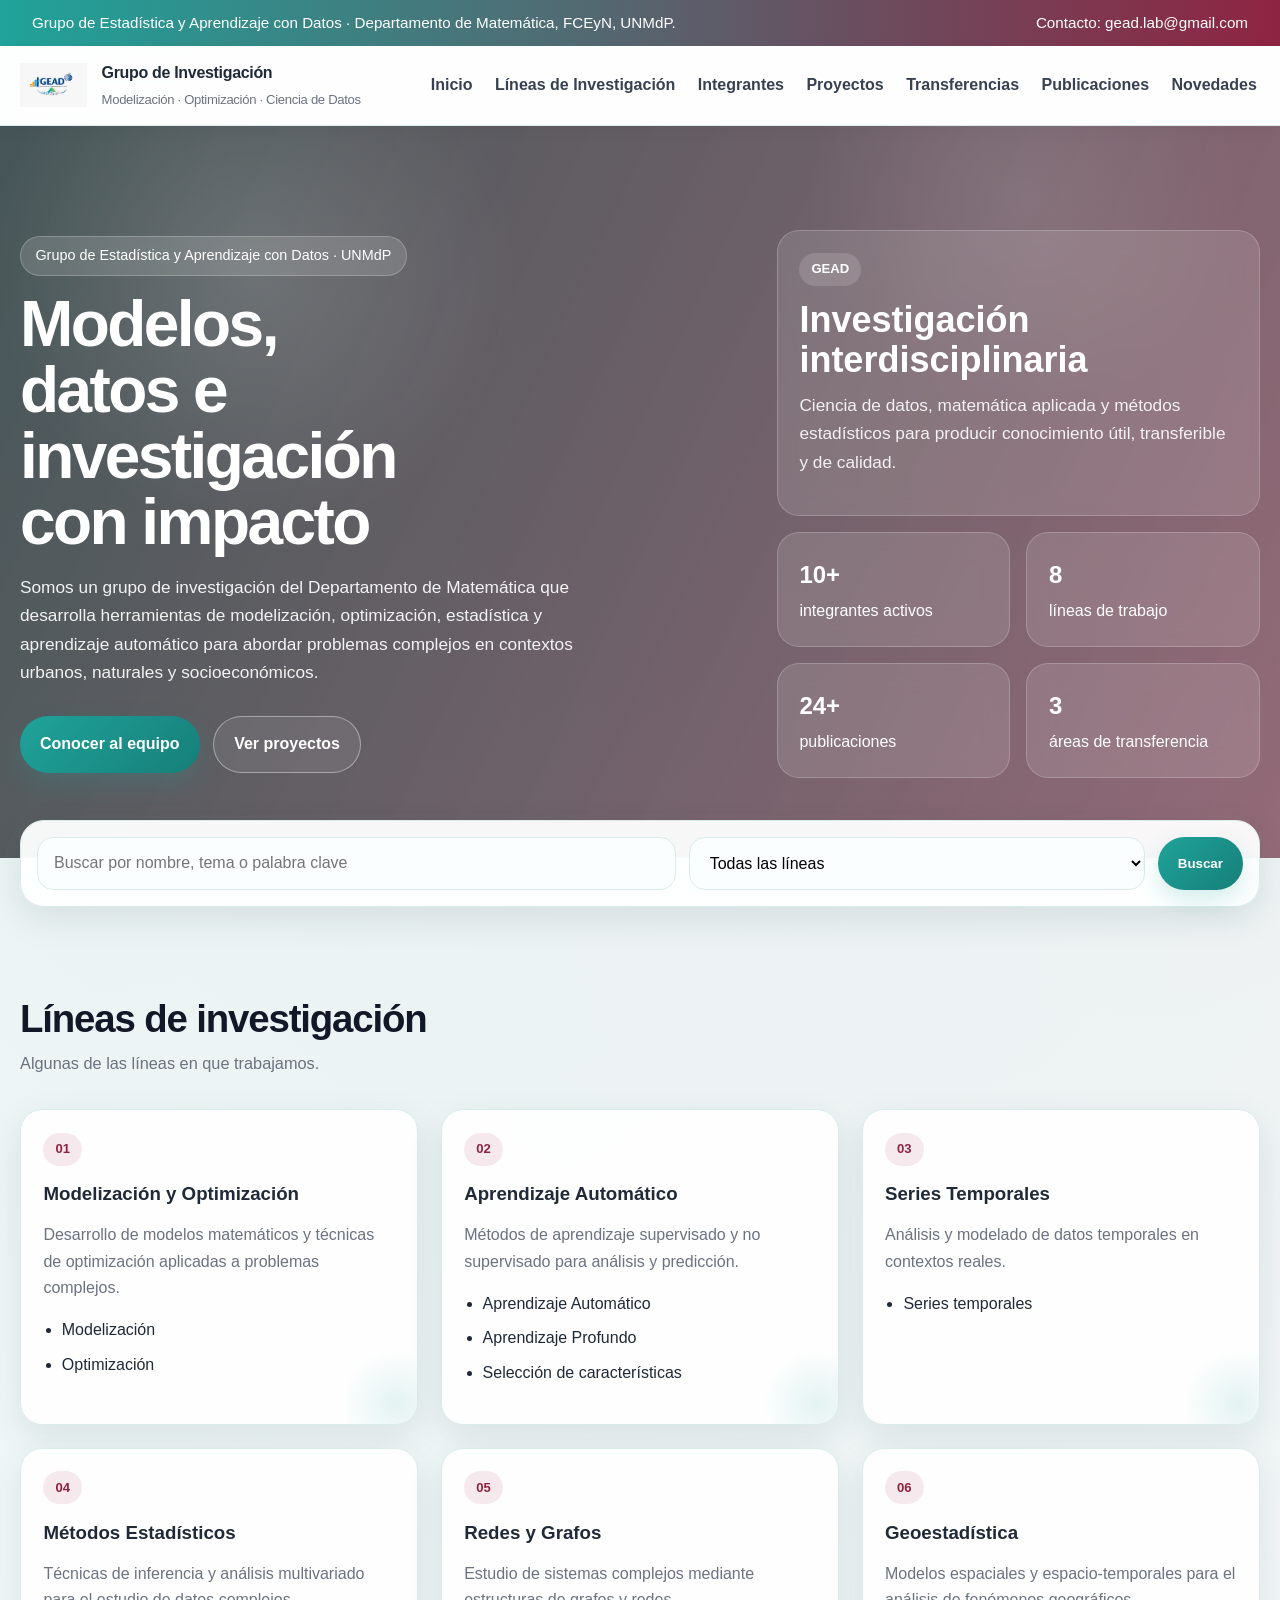
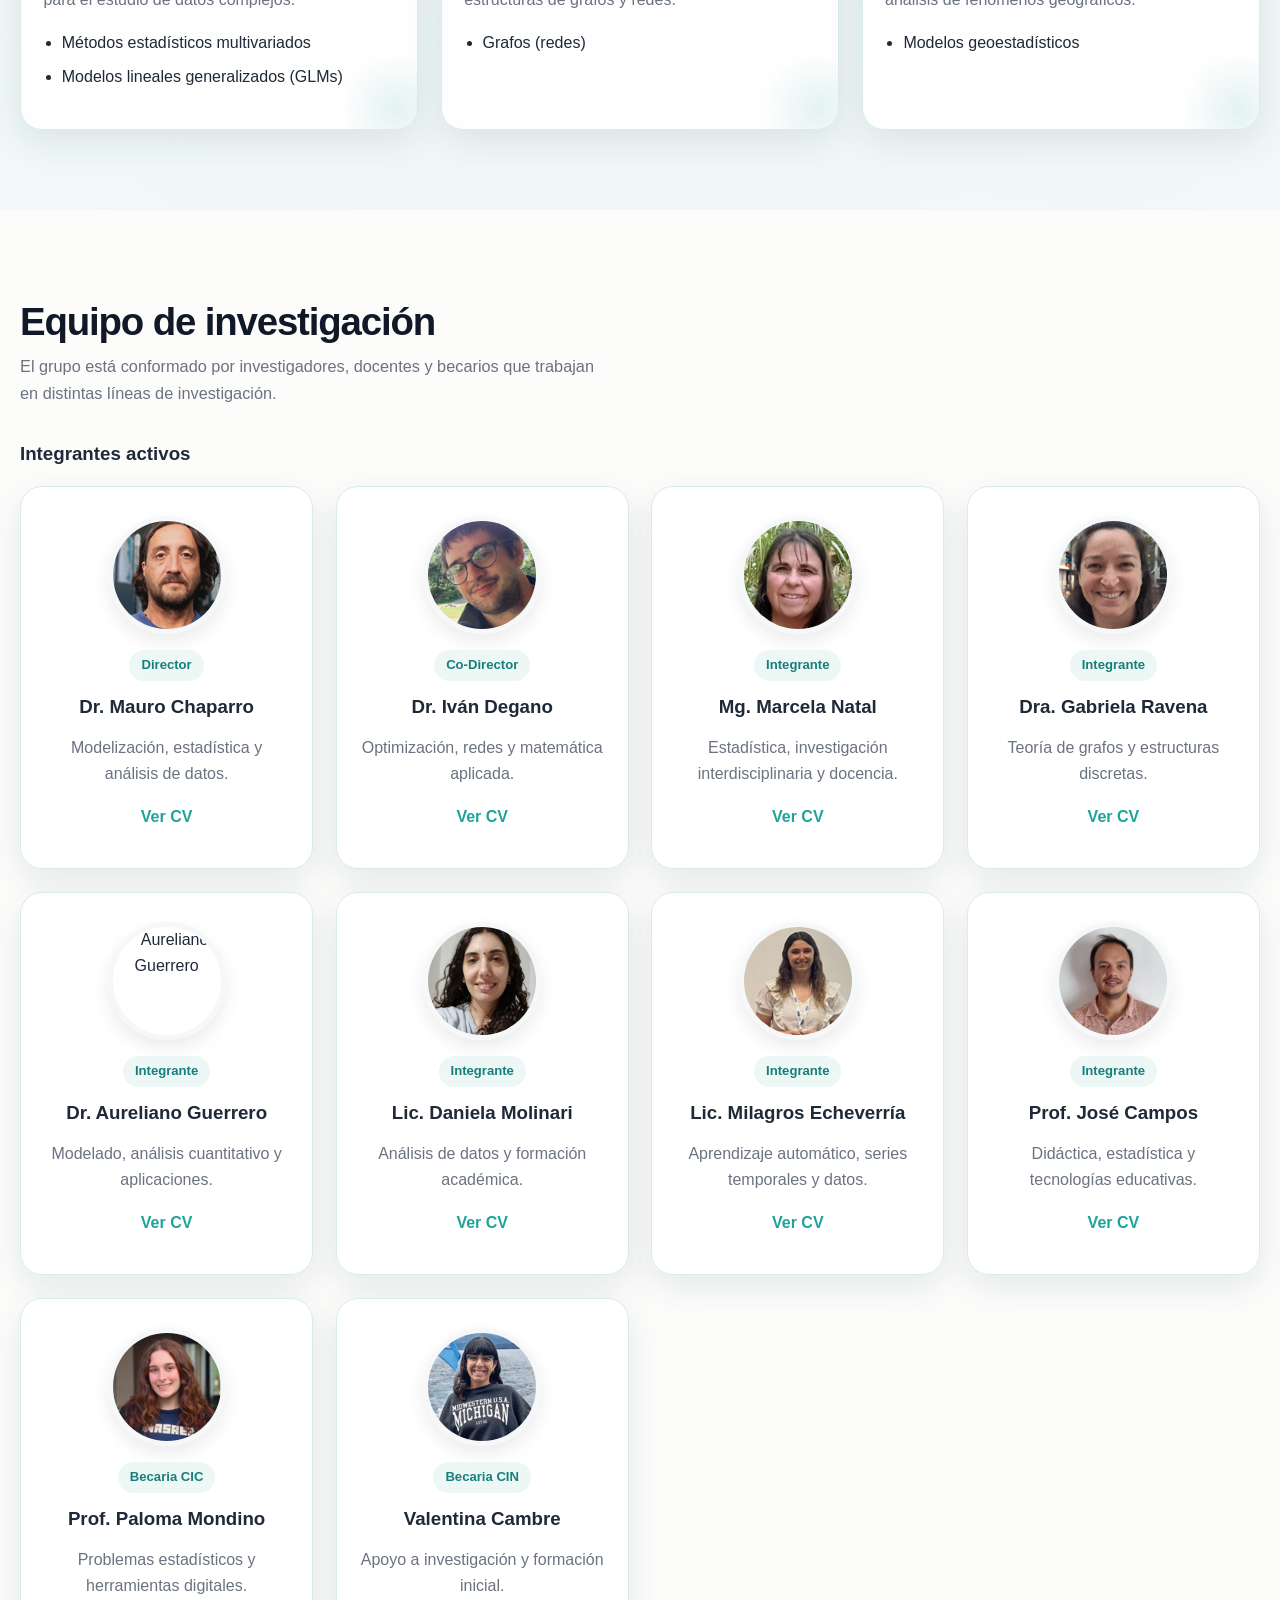
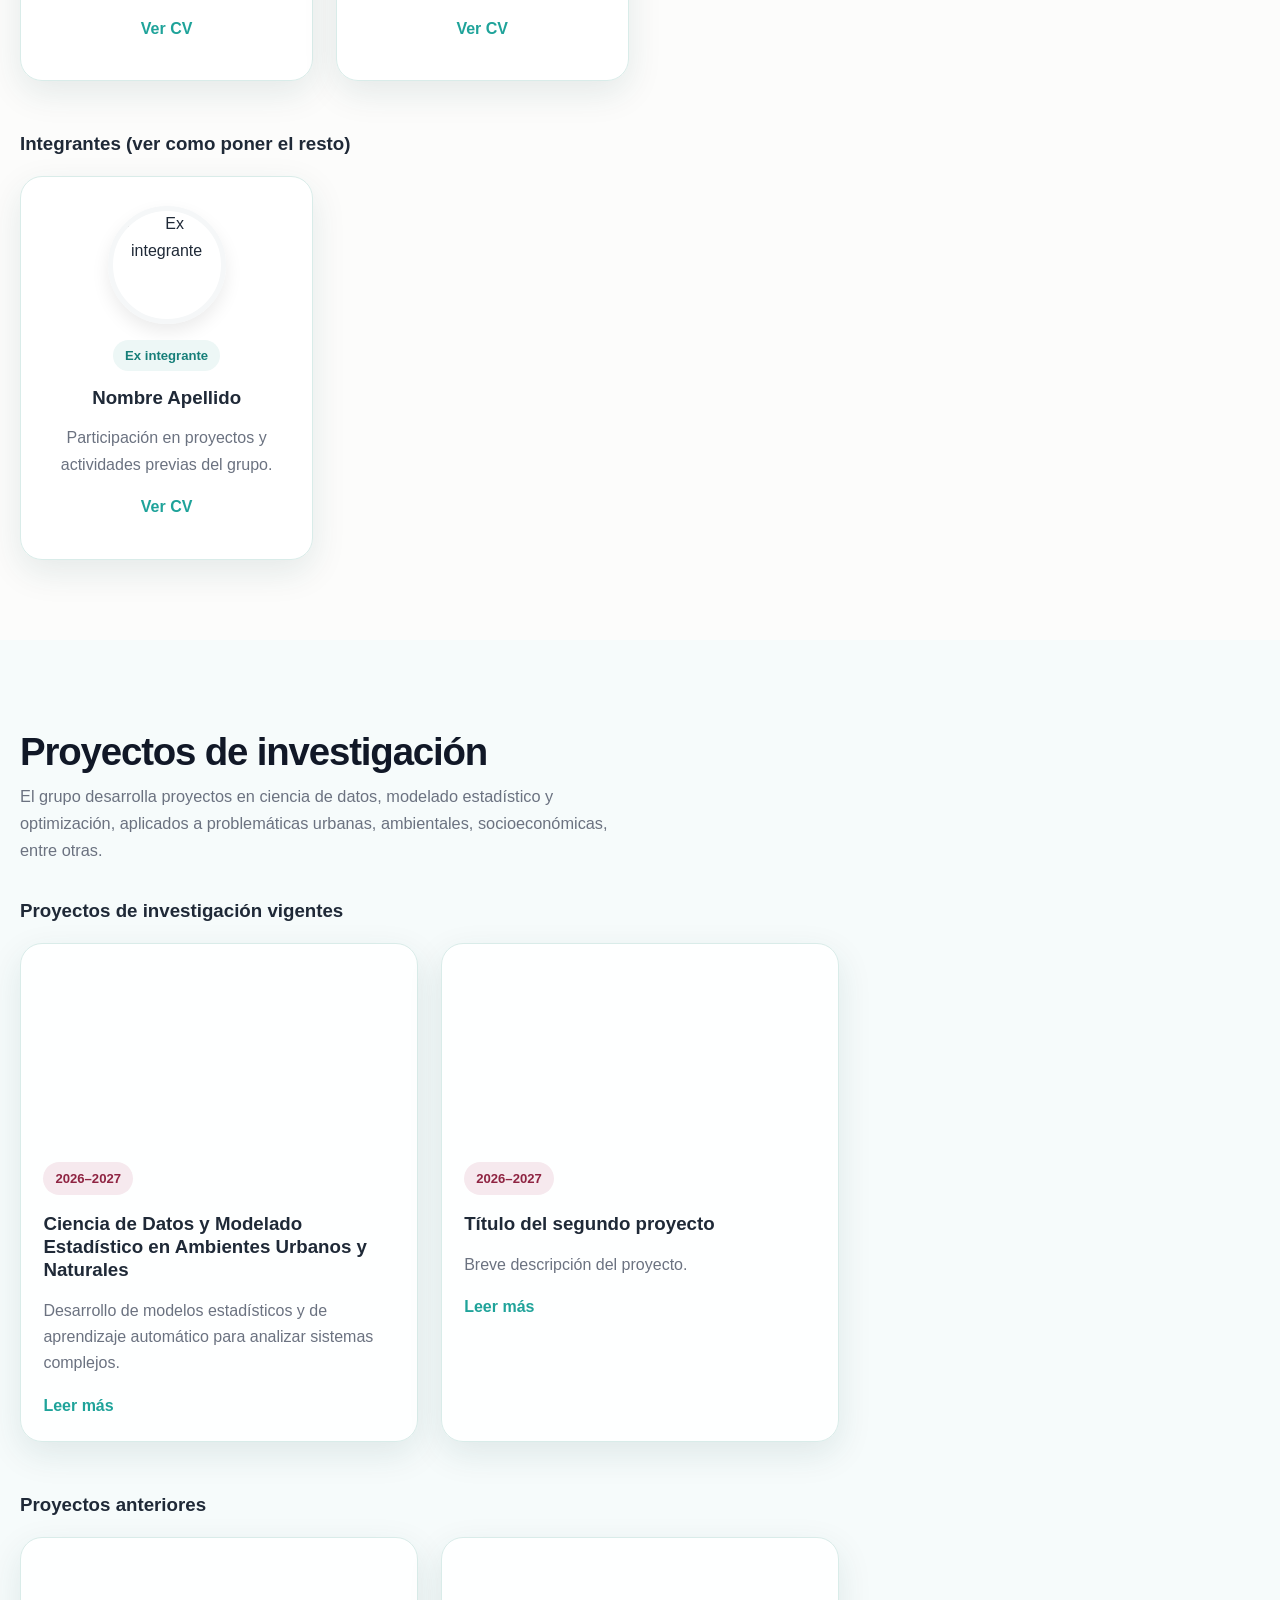
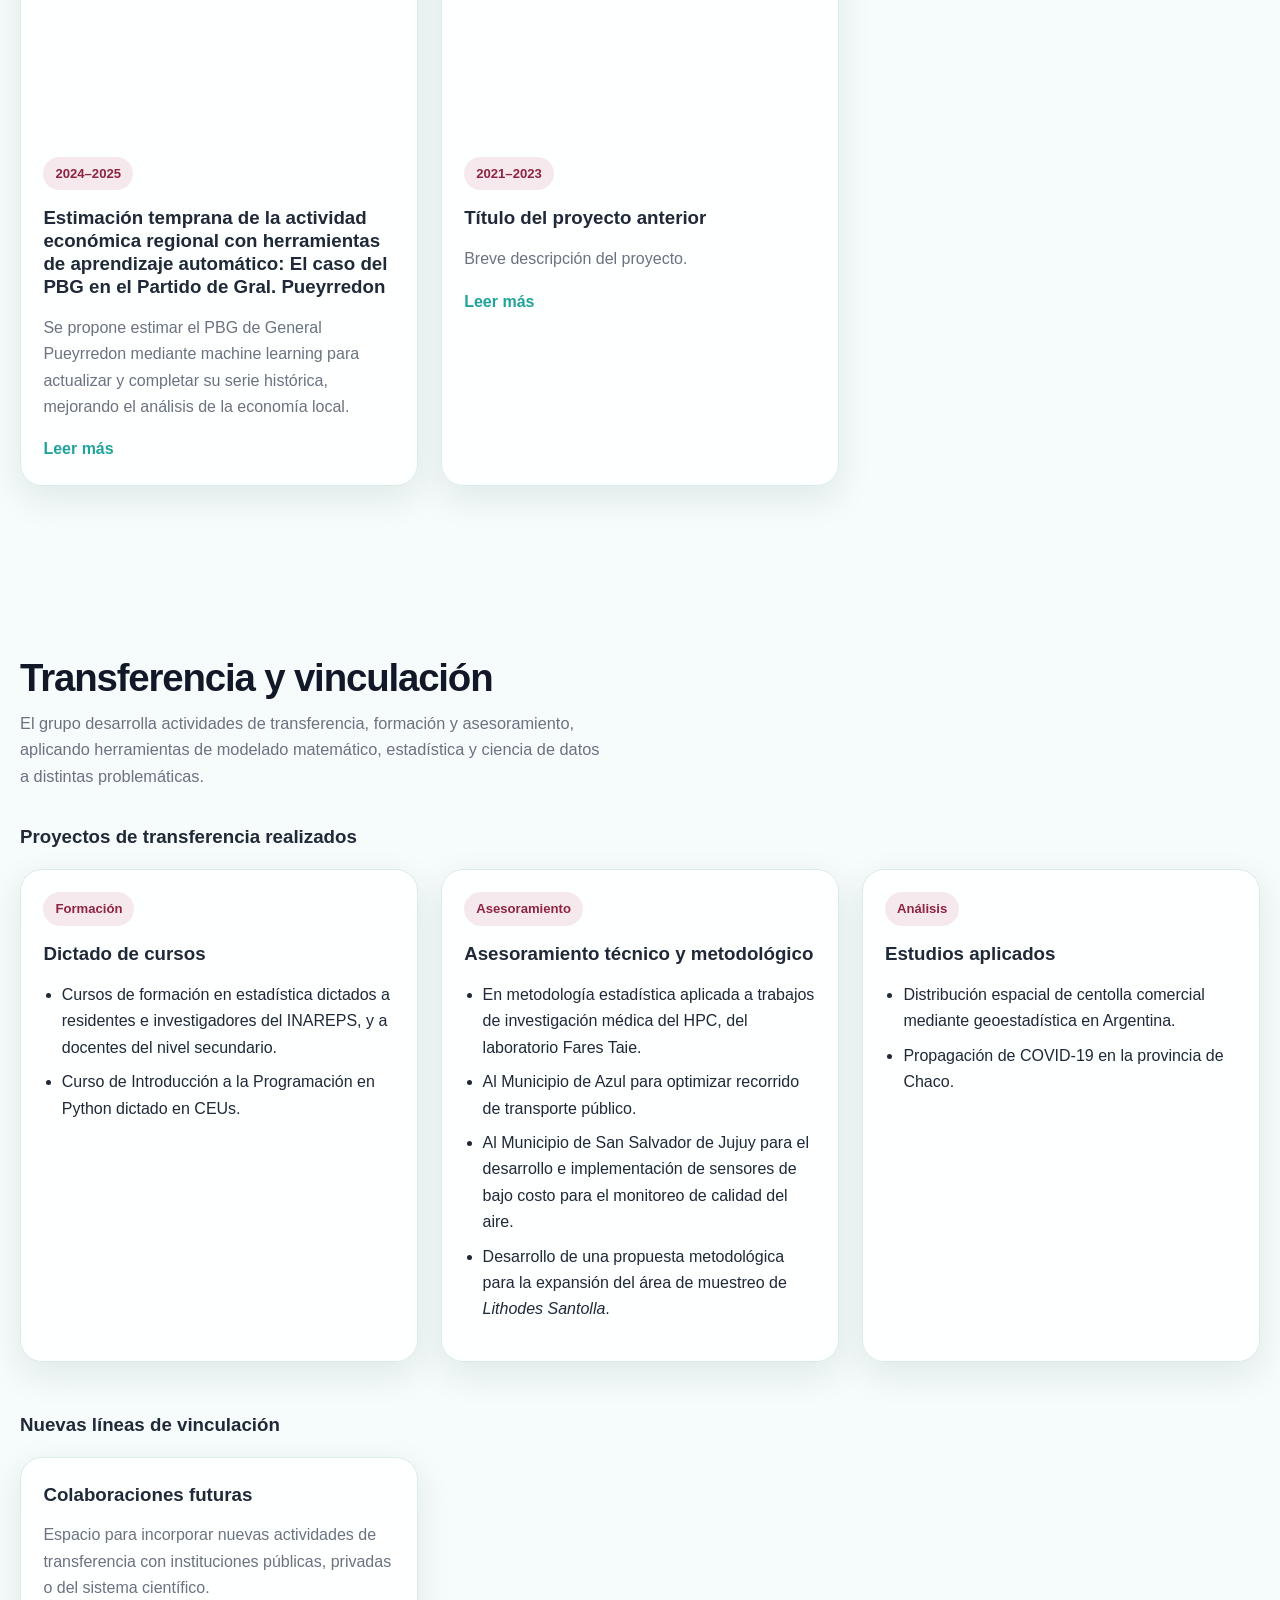
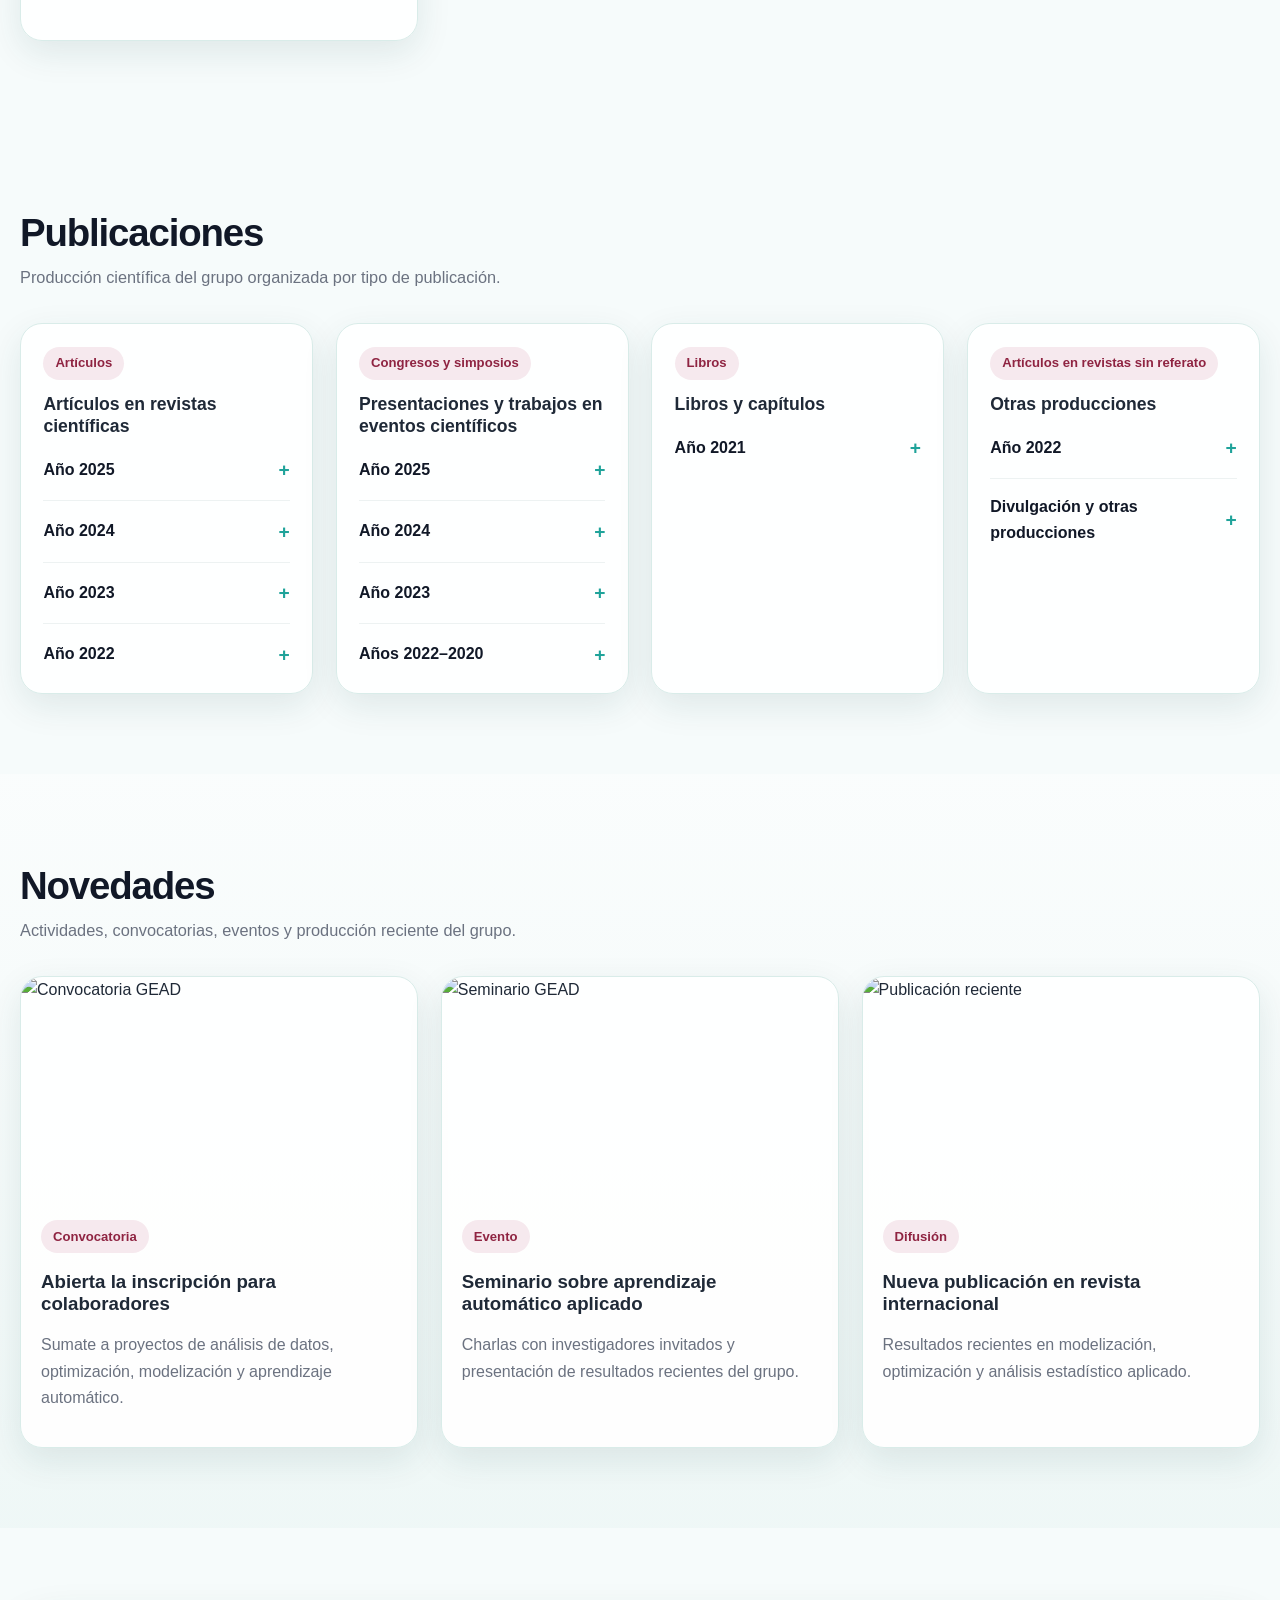
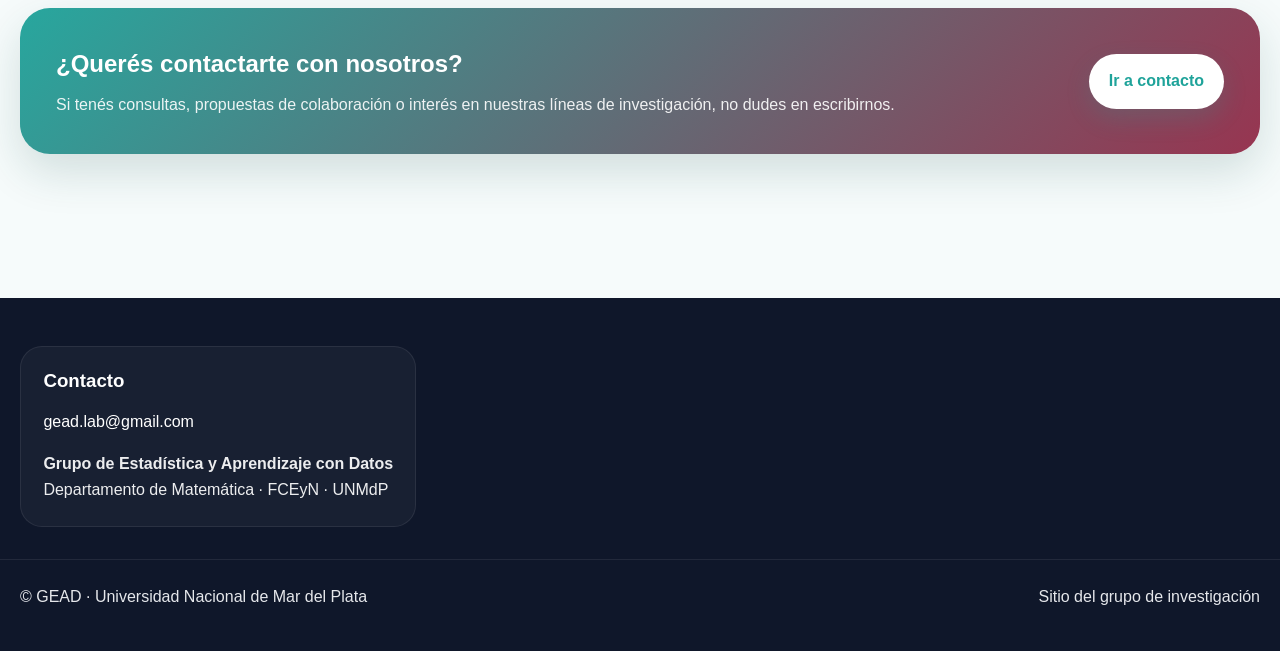
==== index.html @ a5f4cb03 "Add files via upload" ====
<!DOCTYPE html>
<html lang="es">
<head>
  <meta charset="UTF-8" />
  <meta name="viewport" content="width=device-width, initial-scale=1.0" />
  <title>Grupo de Investigación</title>
 <style>
  :root {
    --primary: #1fa39a;
    --primary-dark: #167f79;
    --accent: #8f2442;
    --accent-soft: #f6e9ee;
    --text: #1f2937;
    --muted: #6b7280;
    --bg: #f6fbfb;
    --bg-soft: #eef7f6;
    --white: #ffffff;
    --border: #d9ece9;
    --shadow: 0 12px 35px rgba(20, 72, 68, 0.10);
    --shadow-hover: 0 18px 45px rgba(20, 72, 68, 0.16);
    --radius: 22px;
    --maxw: 1240px;
  }

  * { box-sizing: border-box; }
  html { scroll-behavior: smooth; }

  body {
    margin: 0;
    font-family: "Segoe UI", Roboto, Arial, sans-serif;
    color: var(--text);
    background:
      radial-gradient(circle at top left, rgba(31,163,154,0.06), transparent 30%),
      radial-gradient(circle at top right, rgba(143,36,66,0.05), transparent 28%),
      var(--bg);
    line-height: 1.65;
  }

  a { color: inherit; text-decoration: none; }
  img { max-width: 100%; display: block; }

  .container {
    width: min(100% - 2rem, var(--maxw));
    margin: 0 auto;
  }

  .topbar {
    background: linear-gradient(90deg, var(--primary), var(--accent));
    color: white;
    font-size: 0.95rem;
    padding: 0.65rem 1rem;
  }

  .topbar .container,
  .navbar .container,
  .footer .container {
    display: flex;
    align-items: center;
    justify-content: space-between;
    gap: 1rem;
  }

  .navbar {
    position: sticky;
    top: 0;
    z-index: 50;
    background: rgba(255,255,255,0.92);
    backdrop-filter: blur(14px);
    border-bottom: 1px solid rgba(217,236,233,0.9);
    box-shadow: 0 4px 18px rgba(0,0,0,0.03);
  }

  .brand {
    display: flex;
    align-items: center;
    gap: 0.9rem;
    padding: 0.9rem 0;
    font-weight: 800;
    letter-spacing: -0.02em;
  }

  .brand img {
    height: 44px;
    width: auto;
  }

  .brand small {
    display: block;
    font-weight: 500;
    color: var(--muted);
    font-size: 0.82rem;
    margin-top: 0.15rem;
  }

  .nav-links {
    display: flex;
    align-items: center;
    gap: 1rem;
    flex-wrap: wrap;
  }

  .nav-links a {
    font-weight: 700;
    color: #374151;
    padding: 0.35rem 0.2rem;
    position: relative;
  }

  .nav-links a::after {
    content: "";
    position: absolute;
    left: 0;
    bottom: -4px;
    width: 0;
    height: 2px;
    background: var(--primary);
    transition: width 0.25s ease;
  }

  .nav-links a:hover {
    color: var(--primary);
  }

  .nav-links a:hover::after {
    width: 100%;
  }

  .btn {
    display: inline-flex;
    align-items: center;
    justify-content: center;
    gap: 0.5rem;
    background: linear-gradient(135deg, var(--primary), var(--primary-dark));
    color: white;
    padding: 0.9rem 1.25rem;
    border-radius: 999px;
    font-weight: 800;
    border: none;
    cursor: pointer;
    transition: transform 0.2s ease, box-shadow 0.2s ease, background 0.2s ease;
    box-shadow: 0 10px 24px rgba(31,163,154,0.20);
  }

  .btn:hover {
    transform: translateY(-2px);
    box-shadow: 0 14px 28px rgba(31,163,154,0.24);
  }

  .btn.secondary {
    background: rgba(255,255,255,0.08);
    color: white;
    border: 1.5px solid rgba(255,255,255,0.4);
    box-shadow: none;
  }

  .btn.secondary:hover {
    background: rgba(255,255,255,0.16);
  }

  .hero {
    position: relative;
    overflow: hidden;
    background:
      linear-gradient(115deg, rgba(7,27,29,0.72), rgba(92,23,45,0.62)),
      url('https://images.unsplash.com/photo-1516321318423-f06f85e504b3?auto=format&fit=crop&w=1800&q=80') center/cover;
    color: white;
    padding: 6.5rem 0 5rem;
  }

  .hero::before {
    content: "";
    position: absolute;
    inset: 0;
    background:
      radial-gradient(circle at 20% 20%, rgba(255,255,255,0.14), transparent 22%),
      radial-gradient(circle at 80% 10%, rgba(255,255,255,0.10), transparent 18%);
    pointer-events: none;
  }

  .hero .container {
    position: relative;
    z-index: 1;
  }

  .hero-grid {
    display: grid;
    grid-template-columns: 1.2fr 0.8fr;
    gap: 2rem;
    align-items: center;
  }

  .eyebrow {
    display: inline-block;
    background: rgba(255,255,255,0.14);
    border: 1px solid rgba(255,255,255,0.22);
    padding: 0.45rem 0.9rem;
    border-radius: 999px;
    font-size: 0.9rem;
    margin-bottom: 1rem;
    backdrop-filter: blur(8px);
  }

  h1 {
    font-size: clamp(2.5rem, 5vw, 4.4rem);
    line-height: 1.03;
    margin: 0 0 1rem;
    max-width: 11ch;
    letter-spacing: -0.04em;
  }

  .hero p {
    font-size: 1.08rem;
    max-width: 62ch;
    color: rgba(255,255,255,0.92);
  }

  .hero-actions {
    display: flex;
    flex-wrap: wrap;
    gap: 0.85rem;
    margin-top: 1.8rem;
  }

  .hero-panel {
    display: grid;
    gap: 1rem;
  }

  .stat-card,
  .mini-stat {
    background: rgba(255,255,255,0.12);
    border: 1px solid rgba(255,255,255,0.20);
    border-radius: var(--radius);
    padding: 1.35rem;
    backdrop-filter: blur(12px);
  }

  .stat-card h3 {
    margin: 0;
    font-size: 2.25rem;
    line-height: 1;
  }

  .mini-stats {
    display: grid;
    grid-template-columns: repeat(2, minmax(0,1fr));
    gap: 1rem;
  }

  .mini-stat strong {
    display: block;
    font-size: 1.5rem;
    margin-bottom: 0.25rem;
  }

  .section {
    padding: 5rem 0;
  }

  .section.alt {
    background: linear-gradient(180deg, rgba(255,255,255,0.45), rgba(238,247,246,0.9));
  }

  .section-header {
    display: flex;
    justify-content: space-between;
    align-items: end;
    gap: 1rem;
    margin-bottom: 2rem;
  }

  .section-header h2 {
    font-size: clamp(1.95rem, 3vw, 2.8rem);
    margin: 0;
    color: #111827;
    letter-spacing: -0.03em;
  }

  .section-header p {
    margin: 0;
    color: var(--muted);
    max-width: 65ch;
    font-size: 1.02rem;
  }

  .cards-3,
  .cards-4,
  .news-grid,
  .team-grid,
  .grid2,
  .impact-grid,
  .logo-strip {
    display: grid;
    gap: 1.4rem;
  }

  .cards-3 { grid-template-columns: repeat(3, minmax(0,1fr)); }
  .cards-4 { grid-template-columns: repeat(3, minmax(0,1fr)); }
  .team-grid { grid-template-columns: repeat(4, minmax(0,1fr)); }
  .news-grid { grid-template-columns: repeat(3, minmax(0,1fr)); }
  .grid2 { grid-template-columns: repeat(2, minmax(0,1fr)); }
  .impact-grid { grid-template-columns: repeat(3, minmax(0,1fr)); }
  .logo-strip { grid-template-columns: repeat(4, minmax(0,1fr)); }

  .card {
    background: rgba(255,255,255,0.92);
    border: 1px solid var(--border);
    border-radius: var(--radius);
    padding: 1.4rem;
    box-shadow: var(--shadow);
    transition: transform 0.22s ease, box-shadow 0.22s ease, border-color 0.22s ease;
  }

  .card:hover {
    transform: translateY(-6px);
    box-shadow: var(--shadow-hover);
    border-color: #c5e6e1;
  }

  .card h3, .card h4 {
    margin-top: 0.2rem;
    margin-bottom: 0.65rem;
    line-height: 1.22;
  }

  .tag {
    display: inline-block;
    background: var(--accent-soft);
    color: var(--accent);
    padding: 0.36rem 0.75rem;
    border-radius: 999px;
    font-weight: 800;
    font-size: 0.82rem;
    margin-bottom: 0.9rem;
  }

  .muted { color: var(--muted); }

  .search-box {
    display: grid;
    grid-template-columns: 1.4fr 1fr auto;
    gap: 0.8rem;
    padding: 1rem;
    background: rgba(255,255,255,0.95);
    border-radius: 24px;
    box-shadow: var(--shadow);
    border: 1px solid var(--border);
    margin-top: -2.4rem;
    position: relative;
    z-index: 2;
  }

  .search-box input,
  .search-box select {
    width: 100%;
    border: 1px solid var(--border);
    background: #fbfefe;
    border-radius: 16px;
    padding: 1rem 1rem;
    font-size: 1rem;
    outline: none;
  }

  .feature-list,
  .pub-list,
  .card ul {
    padding-left: 1.15rem;
  }

  .feature-list li,
  .pub-list li,
  .card ul li {
    margin-bottom: 0.5rem;
  }

  .line-card {
    position: relative;
    overflow: hidden;
  }

  .line-card::after {
    content: "";
    position: absolute;
    inset: auto -40px -40px auto;
    width: 120px;
    height: 120px;
    background: radial-gradient(circle, rgba(31,163,154,0.12), transparent 65%);
    border-radius: 50%;
  }

  .team-card {
    text-align: center;
    overflow: hidden;
    padding-top: 1.8rem;
  }

  .avatar {
    width: 118px;
    height: 118px;
    margin: 0 auto 1rem;
    border-radius: 50%;
    object-fit: cover;
    border: 5px solid #f5f7f8;
    box-shadow: 0 8px 18px rgba(0,0,0,0.08);
  }

  .role-badge {
    display: inline-block;
    background: #edf7f6;
    color: var(--primary-dark);
    padding: 0.3rem 0.75rem;
    border-radius: 999px;
    font-size: 0.82rem;
    font-weight: 700;
    margin-bottom: 0.75rem;
  }

  .team-card a {
    color: var(--primary);
    font-weight: 700;
  }

  .project-card {
    position: relative;
    overflow: hidden;
  }

  .project-cover {
    height: 180px;
    border-radius: 16px;
    margin-bottom: 1rem;
    background-size: cover;
    background-position: center;
  }

  .news-card {
    padding: 0;
    overflow: hidden;
  }

  .news-card .news-body {
    padding: 1.25rem;
  }

  .news-card img {
    width: 100%;
    aspect-ratio: 16/9;
    object-fit: cover;
  }

  .impact-card {
    text-align: center;
    padding: 2rem 1.2rem;
  }

  .impact-card strong {
    display: block;
    font-size: 2rem;
    color: var(--primary-dark);
    line-height: 1;
    margin-bottom: 0.45rem;
  }

  .logo-box {
    background: rgba(255,255,255,0.8);
    border: 1px solid var(--border);
    border-radius: 18px;
    padding: 1rem;
    text-align: center;
    color: var(--muted);
    font-weight: 700;
    box-shadow: var(--shadow);
  }

  .toggle-lineas {
    float: right;
    cursor: pointer;
    font-weight: 700;
    color: var(--primary);
    font-size: 1.4rem;
    line-height: 1;
  }

  .pdf-badge {
  display: inline-block;
  margin-left: 0.6rem;
  padding: 0.2rem 0.55rem;
  font-size: 0.75rem;
  font-weight: 700;
  border-radius: 6px;
  background: #e0ecff;
  color: #1d4ed8;
}

.pdf-badge:hover {
  background: #c7dcff;
}

  .cta {
    background:
      linear-gradient(135deg, rgba(31,163,154,0.96), rgba(143,36,66,0.92)),
      url('https://images.unsplash.com/photo-1504384308090-c894fdcc538d?auto=format&fit=crop&w=1600&q=80') center/cover;
    color: white;
    border-radius: 30px;
    padding: 2.25rem;
    display: flex;
    justify-content: space-between;
    align-items: center;
    gap: 1rem;
    box-shadow: var(--shadow-hover);
  }

  .contact-grid {
    display: grid;
    grid-template-columns: 1.2fr 0.8fr;
    gap: 1.5rem;
  }

  .footer {
    background: #0f172a;
    color: #e5e7eb;
    padding: 0 0 2.5rem;
    margin-top: 4rem;
  }

  .footer-top {
    padding: 3rem 0 2rem;
    border-bottom: 1px solid rgba(255,255,255,0.08);
  }

  .footer a { color: white; }

  @media (max-width: 1080px) {
    .hero-grid,
    .cards-3,
    .cards-4,
    .team-grid,
    .news-grid,
    .grid2,
    .impact-grid,
    .contact-grid,
    .logo-strip,
    .search-box {
      grid-template-columns: 1fr 1fr;
    }

    .hero-grid {
      grid-template-columns: 1fr;
    }

    .navbar .container {
      flex-direction: column;
      align-items: stretch;
    }

    .nav-links {
      justify-content: center;
      padding-bottom: 1rem;
    }
  }

  @media (max-width: 680px) {
    .cards-3,
    .cards-4,
    .team-grid,
    .news-grid,
    .grid2,
    .impact-grid,
    .contact-grid,
    .logo-strip,
    .search-box,
    .mini-stats {
      grid-template-columns: 1fr;
    }

    .topbar .container,
    .footer .container,
    .section-header,
    .cta {
      flex-direction: column;
      align-items: flex-start;
    }

    h1 {
      max-width: 100%;
    }
  }

.subsection {
  display: flex;
  align-items: center;
  justify-content: space-between;
  margin-top: 2.5rem;
  margin-bottom: 1rem;
  font-size: 1.5rem;
}

.pub-list li {
  margin-bottom: 0.8rem;
  line-height: 1.5;
}

.card h4 {
  display: flex;
  justify-content: space-between;
  align-items: center;
  margin-bottom: 0.5rem;
}

.toggle-lineas {
  cursor: pointer;
  color: var(--primary);
  font-weight: bold;
  font-size: 1.3rem;
}

.pub-categories {
  display: grid;
  grid-template-columns: repeat(4, minmax(0, 1fr));
  gap: 1.4rem;
  margin-top: 1.5rem;
}

.pub-category-card {
  background: rgba(255,255,255,0.92);
  border: 1px solid var(--border);
  border-radius: var(--radius);
  padding: 1.4rem;
  box-shadow: var(--shadow);
  transition: transform 0.22s ease, box-shadow 0.22s ease, border-color 0.22s ease;
}

.pub-category-card:hover {
  transform: translateY(-6px);
  box-shadow: var(--shadow-hover);
  border-color: #c5e6e1;
}

.pub-category-card h3 {
  margin: 0 0 1rem;
  font-size: 1.1rem;
  line-height: 1.25;
}

.pub-year {
  border-top: 1px solid #edf2f2;
  padding-top: 0.9rem;
  margin-top: 0.9rem;
}

.pub-year:first-of-type {
  border-top: none;
  padding-top: 0;
  margin-top: 0;
}

.pub-year-title {
  display: flex;
  justify-content: space-between;
  align-items: center;
  gap: 0.75rem;
  font-weight: 700;
  color: #111827;
  cursor: pointer;
}

.pub-year-title span:last-child {
  color: var(--primary);
  font-size: 1.2rem;
  font-weight: 800;
}

.pub-list {
  margin-top: 0.8rem;
  padding-left: 1.1rem;
}

.pub-list li {
  margin-bottom: 0.8rem;
  line-height: 1.55;
}

.pub-list a {
  color: #2563eb;
  font-weight: 600;
  margin-left: 0.35rem;
  text-decoration: none;
}

.pub-list a:hover {
  text-decoration: underline;
}

@media (max-width: 1100px) {
  .pub-categories {
    grid-template-columns: repeat(2, minmax(0, 1fr));
  }
}

@media (max-width: 700px) {
  .pub-categories {
    grid-template-columns: 1fr;
  }
}
</style>
</head>

<!DOCTYPE html>
<html lang="es">
<head>
  <meta charset="UTF-8" />
  <meta name="viewport" content="width=device-width, initial-scale=1.0" />
  <title>Grupo de Investigación</title>

  <style>
    :root {
      --primary: #1fa39a;
      --primary-dark: #167f79;
      --accent: #8f2442;
      --accent-soft: #f6e9ee;
      --text: #1f2937;
      --muted: #6b7280;
      --bg: #f6fbfb;
      --bg-soft: #eef7f6;
      --white: #ffffff;
      --border: #d9ece9;
      --shadow: 0 12px 35px rgba(20, 72, 68, 0.10);
      --shadow-hover: 0 18px 45px rgba(20, 72, 68, 0.16);
      --radius: 22px;
      --maxw: 1240px;
    }

    * { box-sizing: border-box; }
    html { scroll-behavior: smooth; }

    body {
      margin: 0;
      font-family: "Segoe UI", Roboto, Arial, sans-serif;
      color: var(--text);
      background:
        radial-gradient(circle at top left, rgba(31,163,154,0.06), transparent 30%),
        radial-gradient(circle at top right, rgba(143,36,66,0.05), transparent 28%),
        var(--bg);
      line-height: 1.65;
    }

    a { color: inherit; text-decoration: none; }
    img { max-width: 100%; display: block; }

    .container {
      width: min(100% - 2rem, var(--maxw));
      margin: 0 auto;
    }

    .topbar {
      background: linear-gradient(90deg, var(--primary), var(--accent));
      color: white;
      font-size: 0.95rem;
      padding: 0.65rem 1rem;
    }

    .topbar .container,
    .navbar .container,
    .footer .container {
      display: flex;
      align-items: center;
      justify-content: space-between;
      gap: 1rem;
    }

    .navbar {
      position: sticky;
      top: 0;
      z-index: 50;
      background: rgba(255,255,255,0.92);
      backdrop-filter: blur(14px);
      border-bottom: 1px solid rgba(217,236,233,0.9);
      box-shadow: 0 4px 18px rgba(0,0,0,0.03);
    }

    .brand {
      display: flex;
      align-items: center;
      gap: 0.9rem;
      padding: 0.9rem 0;
      font-weight: 800;
      letter-spacing: -0.02em;
    }

    .brand img {
      height: 44px;
      width: auto;
    }

    .brand small {
      display: block;
      font-weight: 500;
      color: var(--muted);
      font-size: 0.82rem;
      margin-top: 0.15rem;
    }

    .nav-links {
      display: flex;
      align-items: center;
      gap: 1rem;
      flex-wrap: wrap;
    }

    .nav-links a {
      font-weight: 700;
      color: #374151;
      padding: 0.35rem 0.2rem;
      position: relative;
    }

    .nav-links a::after {
      content: "";
      position: absolute;
      left: 0;
      bottom: -4px;
      width: 0;
      height: 2px;
      background: var(--primary);
      transition: width 0.25s ease;
    }

    .nav-links a:hover {
      color: var(--primary);
    }

    .nav-links a:hover::after {
      width: 100%;
    }

    .btn {
      display: inline-flex;
      align-items: center;
      justify-content: center;
      gap: 0.5rem;
      background: linear-gradient(135deg, var(--primary), var(--primary-dark));
      color: white;
      padding: 0.9rem 1.25rem;
      border-radius: 999px;
      font-weight: 800;
      border: none;
      cursor: pointer;
      transition: transform 0.2s ease, box-shadow 0.2s ease, background 0.2s ease;
      box-shadow: 0 10px 24px rgba(31,163,154,0.20);
    }

    .btn:hover {
      transform: translateY(-2px);
      box-shadow: 0 14px 28px rgba(31,163,154,0.24);
    }

    .btn.secondary {
      background: rgba(255,255,255,0.08);
      color: white;
      border: 1.5px solid rgba(255,255,255,0.4);
      box-shadow: none;
    }

    .btn.secondary:hover {
      background: rgba(255,255,255,0.16);
    }

    .hero {
      position: relative;
      overflow: hidden;
      background:
        linear-gradient(115deg, rgba(7,27,29,0.72), rgba(92,23,45,0.62)),
        url('https://images.unsplash.com/photo-1516321318423-f06f85e504b3?auto=format&fit=crop&w=1800&q=80') center/cover;
      color: white;
      padding: 6.5rem 0 5rem;
    }

    .hero::before {
      content: "";
      position: absolute;
      inset: 0;
      background:
        radial-gradient(circle at 20% 20%, rgba(255,255,255,0.14), transparent 22%),
        radial-gradient(circle at 80% 10%, rgba(255,255,255,0.10), transparent 18%);
      pointer-events: none;
    }

    .hero .container {
      position: relative;
      z-index: 1;
    }

    .hero-grid {
      display: grid;
      grid-template-columns: 1.2fr 0.8fr;
      gap: 2rem;
      align-items: center;
    }

    .eyebrow {
      display: inline-block;
      background: rgba(255,255,255,0.14);
      border: 1px solid rgba(255,255,255,0.22);
      padding: 0.45rem 0.9rem;
      border-radius: 999px;
      font-size: 0.9rem;
      margin-bottom: 1rem;
      backdrop-filter: blur(8px);
    }

    h1 {
      font-size: clamp(2.5rem, 5vw, 4.4rem);
      line-height: 1.03;
      margin: 0 0 1rem;
      max-width: 11ch;
      letter-spacing: -0.04em;
    }

    .hero p {
      font-size: 1.08rem;
      max-width: 62ch;
      color: rgba(255,255,255,0.92);
    }

    .hero-actions {
      display: flex;
      flex-wrap: wrap;
      gap: 0.85rem;
      margin-top: 1.8rem;
    }

    .hero-panel {
      display: grid;
      gap: 1rem;
    }

    .stat-card,
    .mini-stat {
      background: rgba(255,255,255,0.12);
      border: 1px solid rgba(255,255,255,0.20);
      border-radius: var(--radius);
      padding: 1.35rem;
      backdrop-filter: blur(12px);
    }

    .stat-card h3 {
      margin: 0;
      font-size: 2.25rem;
      line-height: 1.1;
    }

    .mini-stats {
      display: grid;
      grid-template-columns: repeat(2, minmax(0,1fr));
      gap: 1rem;
    }

    .mini-stat strong {
      display: block;
      font-size: 1.5rem;
      margin-bottom: 0.25rem;
    }

    .section {
      padding: 5rem 0;
    }

    .section.alt {
      background: linear-gradient(180deg, rgba(255,255,255,0.45), rgba(238,247,246,0.9));
    }

    .section-header {
      display: flex;
      justify-content: space-between;
      align-items: end;
      gap: 1rem;
      margin-bottom: 2rem;
    }

    .section-header h2 {
      font-size: clamp(1.95rem, 3vw, 2.8rem);
      margin: 0;
      color: #111827;
      letter-spacing: -0.03em;
    }

    .section-header p {
      margin: 0;
      color: var(--muted);
      max-width: 65ch;
      font-size: 1.02rem;
    }

    .cards-3,
    .cards-4,
    .news-grid,
    .team-grid,
    .grid2,
    .contact-grid {
      display: grid;
      gap: 1.4rem;
    }

    .cards-3 { grid-template-columns: repeat(3, minmax(0,1fr)); }
    .cards-4 { grid-template-columns: repeat(3, minmax(0,1fr)); }
    .team-grid { grid-template-columns: repeat(4, minmax(0,1fr)); }
    .news-grid { grid-template-columns: repeat(3, minmax(0,1fr)); }
    .grid2 { grid-template-columns: repeat(2, minmax(0,1fr)); }
    .contact-grid { grid-template-columns: 1.2fr 0.8fr; }

    .card {
      background: rgba(255,255,255,0.92);
      border: 1px solid var(--border);
      border-radius: var(--radius);
      padding: 1.4rem;
      box-shadow: var(--shadow);
      transition: transform 0.22s ease, box-shadow 0.22s ease, border-color 0.22s ease;
    }

    .card:hover {
      transform: translateY(-6px);
      box-shadow: var(--shadow-hover);
      border-color: #c5e6e1;
    }

    .card h3, .card h4 {
      margin-top: 0.2rem;
      margin-bottom: 0.65rem;
      line-height: 1.22;
    }

    .tag {
      display: inline-block;
      background: var(--accent-soft);
      color: var(--accent);
      padding: 0.36rem 0.75rem;
      border-radius: 999px;
      font-weight: 800;
      font-size: 0.82rem;
      margin-bottom: 0.9rem;
    }

    .muted { color: var(--muted); }

    .search-box {
      display: grid;
      grid-template-columns: 1.4fr 1fr auto;
      gap: 0.8rem;
      padding: 1rem;
      background: rgba(255,255,255,0.95);
      border-radius: 24px;
      box-shadow: var(--shadow);
      border: 1px solid var(--border);
      margin-top: -2.4rem;
      position: relative;
      z-index: 2;
    }

    .search-box input,
    .search-box select {
      width: 100%;
      border: 1px solid var(--border);
      background: #fbfefe;
      border-radius: 16px;
      padding: 1rem 1rem;
      font-size: 1rem;
      outline: none;
    }

    .feature-list,
    .pub-list,
    .card ul {
      padding-left: 1.15rem;
    }

    .feature-list li,
    .pub-list li,
    .card ul li {
      margin-bottom: 0.5rem;
    }

    .line-card {
      position: relative;
      overflow: hidden;
    }

    .line-card::after {
      content: "";
      position: absolute;
      inset: auto -40px -40px auto;
      width: 120px;
      height: 120px;
      background: radial-gradient(circle, rgba(31,163,154,0.12), transparent 65%);
      border-radius: 50%;
    }

    .team-card {
      text-align: center;
      overflow: hidden;
      padding-top: 1.8rem;
    }

    .avatar {
      width: 118px;
      height: 118px;
      margin: 0 auto 1rem;
      border-radius: 50%;
      object-fit: cover;
      border: 5px solid #f5f7f8;
      box-shadow: 0 8px 18px rgba(0,0,0,0.08);
    }

    .role-badge {
      display: inline-block;
      background: #edf7f6;
      color: var(--primary-dark);
      padding: 0.3rem 0.75rem;
      border-radius: 999px;
      font-size: 0.82rem;
      font-weight: 700;
      margin-bottom: 0.75rem;
    }

    .team-card a {
      color: var(--primary);
      font-weight: 700;
    }

    .project-card {
      position: relative;
      overflow: hidden;
    }

    .project-cover {
      height: 180px;
      border-radius: 16px;
      margin-bottom: 1rem;
      background-size: cover;
      background-position: center;
    }

    .news-card {
      padding: 0;
      overflow: hidden;
    }

    .news-card .news-body {
      padding: 1.25rem;
    }

    .news-card img {
      width: 100%;
      aspect-ratio: 16/9;
      object-fit: cover;
    }

    .toggle-lineas {
      float: right;
      cursor: pointer;
      font-weight: 700;
      color: var(--primary);
      font-size: 1.4rem;
      line-height: 1;
    }

    .cta {
      background:
        linear-gradient(135deg, rgba(31,163,154,0.96), rgba(143,36,66,0.92)),
        url('https://images.unsplash.com/photo-1504384308090-c894fdcc538d?auto=format&fit=crop&w=1600&q=80') center/cover;
      color: white;
      border-radius: 30px;
      padding: 2.25rem;
      display: flex;
      justify-content: space-between;
      align-items: center;
      gap: 1rem;
      box-shadow: var(--shadow-hover);
    }

    .footer {
      background: #0f172a;
      color: #e5e7eb;
      padding: 0 0 2.5rem;
      margin-top: 4rem;
    }

    .footer-top {
      padding: 3rem 0 2rem;
      border-bottom: 1px solid rgba(255,255,255,0.08);
    }

    .footer a { color: white; }

    @media (max-width: 1080px) {
      .hero-grid,
      .cards-3,
      .cards-4,
      .team-grid,
      .news-grid,
      .grid2,
      .contact-grid,
      .search-box {
        grid-template-columns: 1fr 1fr;
      }

      .hero-grid {
        grid-template-columns: 1fr;
      }

      .navbar .container {
        flex-direction: column;
        align-items: stretch;
      }

      .nav-links {
        justify-content: center;
        padding-bottom: 1rem;
      }
    }

    @media (max-width: 680px) {
      .cards-3,
      .cards-4,
      .team-grid,
      .news-grid,
      .grid2,
      .contact-grid,
      .search-box,
      .mini-stats {
        grid-template-columns: 1fr;
      }

      .topbar .container,
      .footer .container,
      .section-header,
      .cta {
        flex-direction: column;
        align-items: flex-start;
      }

      h1 {
        max-width: 100%;
      }
    }
  </style>

  <script>
    function toggleProyecto(elemento) {
      const extra = elemento.previousElementSibling;
      if (extra.style.display === "none" || extra.style.display === "") {
        extra.style.display = "block";
        elemento.textContent = "Leer menos";
      } else {
        extra.style.display = "none";
        elemento.textContent = "Leer más";
      }
    }

    function toggleAnio(id, boton) {
      const contenido = document.getElementById(id);
      if (contenido.style.display === "none" || contenido.style.display === "") {
        contenido.style.display = "block";
        boton.textContent = "−";
      } else {
        contenido.style.display = "none";
        boton.textContent = "+";
      }
    }

    function toggleBloque(id, boton) {
    const contenido = document.getElementById(id);

    if (contenido.style.display === "none" || contenido.style.display === "") {
      contenido.style.display = "block";
      boton.textContent = "−";
    } else {
      contenido.style.display = "none";
      boton.textContent = "+";
    }
  }

  function filtrarLineas(event) {
    event.preventDefault();

    const texto = document.getElementById("busquedaInput").value.toLowerCase().trim();
    const categoria = document.getElementById("busquedaCategoria").value.toLowerCase().trim();

    const tarjetas = document.querySelectorAll("#lineas .line-card, #lineas .card");

    tarjetas.forEach((tarjeta) => {
      const contenido = tarjeta.textContent.toLowerCase();

      const coincideTexto = texto === "" || contenido.includes(texto);
      const coincideCategoria = categoria === "" || contenido.includes(categoria);

      if (coincideTexto && coincideCategoria) {
        tarjeta.style.display = "block";
      } else {
        tarjeta.style.display = "none";
      }
    });
  }


  </script>

</head>

<body>
  <div class="topbar">
    <div class="container">
      <div>Grupo de Estadística y Aprendizaje con Datos · Departamento de Matemática, FCEyN, UNMdP.</div>
      <div>Contacto: gead.lab@gmail.com</div>
    </div>
  </div>

  <header class="navbar">
    <div class="container">
      <a class="brand" href="#inicio">
        <img src="logo.png" alt="Logo grupo">
        <div>
          Grupo de Investigación
          <small>Modelización · Optimización · Ciencia de Datos</small>
        </div>
      </a>

      <nav class="nav-links">
        <a href="#inicio">Inicio</a>
        <a href="#lineas">Líneas de Investigación</a>
        <a href="#integrantes">Integrantes</a>
        <a href="#proyectos">Proyectos</a>
        <a href="#transferencias">Transferencias</a>
        <a href="#publicaciones">Publicaciones</a>
        <a href="#novedades">Novedades</a>
        </nav>
    </div>
  </header>

  <section class="hero" id="inicio">
    <div class="container">
      <div class="hero-grid">
        <div>
          <span class="eyebrow">Grupo de Estadística y Aprendizaje con Datos · UNMdP</span>
          <h1>Modelos, datos e investigación con impacto</h1>
          <p>
            Somos un grupo de investigación del Departamento de Matemática que desarrolla herramientas de modelización, optimización, estadística y aprendizaje automático para abordar problemas complejos en contextos urbanos, naturales y socioeconómicos.
          </p>

          <div class="hero-actions">
            <a class="btn" href="#integrantes">Conocer al equipo</a>
            <a class="btn secondary" href="#proyectos">Ver proyectos</a>
          </div>
        </div>

        <div class="hero-panel">
          <div class="stat-card">
            <div class="tag" style="background:rgba(255,255,255,0.14); color:white;">GEAD</div>
            <h3>Investigación interdisciplinaria</h3>
            <p style="margin-top:0.7rem; color:rgba(255,255,255,0.9);">
              Ciencia de datos, matemática aplicada y métodos estadísticos para producir conocimiento útil, transferible y de calidad.
            </p>
          </div>

          <div class="mini-stats">
            <div class="mini-stat">
              <strong>10+</strong>
              <span>integrantes activos</span>
            </div>
            <div class="mini-stat">
              <strong>8</strong>
              <span>líneas de trabajo</span>
            </div>
            <div class="mini-stat">
              <strong>24+</strong>
              <span>publicaciones</span>
            </div>
            <div class="mini-stat">
              <strong>3</strong>
              <span>áreas de transferencia</span>
            </div>
          </div>
        </div>
      </div>
    </div>
  </section>

<div class="container">
  <form class="search-box" onsubmit="filtrarLineas(event)">
    <input id="busquedaInput" type="text" placeholder="Buscar por nombre, tema o palabra clave" />
    <select id="busquedaCategoria">
      <option value="">Todas las líneas</option>
      <option value="Aprendizaje automático">Aprendizaje automático</option>
      <option value="Optimización">Optimización</option>
      <option value="Series temporales">Series temporales</option>
      <option value="Geoestadística">Geoestadística</option>
    </select>
    <button class="btn" type="submit">Buscar</button>
  </form>
</div>


  <section class="section" id="lineas">
    <div class="container">
      <div class="section-header">
        <div>
          <h2>Líneas de investigación</h2>
          <p>Algunas de las líneas en que trabajamos.</p>
        </div>
      </div>

      <div class="cards-4">
        <article class="card line-card">
          <span class="tag">01</span>
          <h3>Modelización y Optimización</h3>
          <p class="muted">
            Desarrollo de modelos matemáticos y técnicas de optimización aplicadas a problemas complejos.
          </p>
          <ul>
            <li>Modelización</li>
            <li>Optimización</li>
          </ul>
        </article>

        <article class="card line-card">
          <span class="tag">02</span>
          <h3>Aprendizaje Automático</h3>
          <p class="muted">
            Métodos de aprendizaje supervisado y no supervisado para análisis y predicción.
          </p>
          <ul>
            <li>Aprendizaje Automático</li>
            <li>Aprendizaje Profundo</li>
            <li>Selección de características</li>
          </ul>
        </article>

        <article class="card line-card">
          <span class="tag">03</span>
          <h3>Series Temporales</h3>
          <p class="muted">
            Análisis y modelado de datos temporales en contextos reales.
          </p>
          <ul>
            <li>Series temporales</li>
          </ul>
        </article>

        <article class="card line-card">
          <span class="tag">04</span>
          <h3>Métodos Estadísticos</h3>
          <p class="muted">
            Técnicas de inferencia y análisis multivariado para el estudio de datos complejos.
          </p>
          <ul>
            <li>Métodos estadísticos multivariados</li>
            <li>Modelos lineales generalizados (GLMs)</li>
          </ul>
        </article>

        <article class="card line-card">
          <span class="tag">05</span>
          <h3>Redes y Grafos</h3>
          <p class="muted">
            Estudio de sistemas complejos mediante estructuras de grafos y redes.
          </p>
          <ul>
            <li>Grafos (redes)</li>
          </ul>
        </article>

        <article class="card line-card">
          <span class="tag">06</span>
          <h3>Geoestadística</h3>
          <p class="muted">
            Modelos espaciales y espacio-temporales para el análisis de fenómenos geográficos.
          </p>
          <ul>
            <li>Modelos geoestadísticos</li>
          </ul>
        </article>
      </div>
    </div>
  </section>

  <section class="section" id="integrantes" style="background:#fcfcfb;">
    <div class="container">
      <div class="section-header">
        <div>
          <h2>Equipo de investigación</h2>
          <p>El grupo está conformado por investigadores, docentes y becarios que trabajan en distintas líneas de investigación.</p>
        </div>
      </div>

      <h3 style="margin-bottom:1rem;">Integrantes activos</h3>

      <div class="team-grid">
        <article class="card team-card">
          <img class="avatar" src="mauro.png" alt="Mauro Chaparro">
          <span class="role-badge">Director</span>
          <h3>Dr. Mauro Chaparro</h3>
          <p class="muted">Modelización, estadística y análisis de datos.</p>
          <p><a href="#">Ver CV</a></p>
        </article>

        <article class="card team-card">
          <img class="avatar" src="ivan.png" alt="Iván Degano">
          <span class="role-badge">Co-Director</span>
          <h3>Dr. Iván Degano</h3>
          <p class="muted">Optimización, redes y matemática aplicada.</p>
          <p><a href="#">Ver CV</a></p>
        </article>

        <article class="card team-card">
          <img class="avatar" src="marcela.png" alt="Marcela Natal">
          <span class="role-badge">Integrante</span>
          <h3>Mg. Marcela Natal</h3>
          <p class="muted">Estadística, investigación interdisciplinaria y docencia.</p>
          <p><a href="#">Ver CV</a></p>
        </article>

        <article class="card team-card">
          <img class="avatar" src="gabriela.png" alt="Gabriela Ravena">
          <span class="role-badge">Integrante</span>
          <h3>Dra. Gabriela Ravena</h3>
          <p class="muted">Teoría de grafos y estructuras discretas.</p>
          <p><a href="#">Ver CV</a></p>
        </article>

        <article class="card team-card">
          <img class="avatar" src="aureliano.png" alt="Aureliano Guerrero">
          <span class="role-badge">Integrante</span>
          <h3>Dr. Aureliano Guerrero</h3>
          <p class="muted">Modelado, análisis cuantitativo y aplicaciones.</p>
          <p><a href="#">Ver CV</a></p>
        </article>

        <article class="card team-card">
          <img class="avatar" src="daniela.png" alt="Daniela Molinari">
          <span class="role-badge">Integrante</span>
          <h3>Lic. Daniela Molinari</h3>
          <p class="muted">Análisis de datos y formación académica.</p>
          <p><a href="#">Ver CV</a></p>
        </article>

        <article class="card team-card">
          <img class="avatar" src="milagros.png" alt="Milagros Echeverría">
          <span class="role-badge">Integrante</span>
          <h3>Lic. Milagros Echeverría</h3>
          <p class="muted">Aprendizaje automático, series temporales y datos.</p>
          <p><a href="#">Ver CV</a></p>
        </article>

        <article class="card team-card">
          <img class="avatar" src="jose.png" alt="José Campos">
          <span class="role-badge">Integrante</span>
          <h3>Prof. José Campos</h3>
          <p class="muted">Didáctica, estadística y tecnologías educativas.</p>
          <p><a href="#">Ver CV</a></p>
        </article>

        <article class="card team-card">
          <img class="avatar" src="paloma.png" alt="Paloma Mondino">
          <span class="role-badge">Becaria CIC</span>
          <h3>Prof. Paloma Mondino</h3>
          <p class="muted">Problemas estadísticos y herramientas digitales.</p>
          <p><a href="#">Ver CV</a></p>
        </article>

        <article class="card team-card">
          <img class="avatar" src="valentina.png" alt="Valentina Cambre">
          <span class="role-badge">Becaria CIN</span>
          <h3>Valentina Cambre</h3>
          <p class="muted">Apoyo a investigación y formación inicial.</p>
          <p><a href="#">Ver CV</a></p>
        </article>
      </div>

      <h3 style="margin-top:3rem; margin-bottom:1rem;">Integrantes (ver como poner el resto)</h3>

      <div class="team-grid">
        <article class="card team-card">
          <img class="avatar" src="default.png" alt="Ex integrante">
          <span class="role-badge">Ex integrante</span>
          <h3>Nombre Apellido</h3>
          <p class="muted">Participación en proyectos y actividades previas del grupo.</p>
          <p><a href="#">Ver CV</a></p>
        </article>
      </div>
    </div>
  </section>

  <section class="section" id="proyectos">
    <div class="container">
      <div class="section-header">
        <div>
          <h2>Proyectos de investigación</h2>
          <p>
            El grupo desarrolla proyectos en ciencia de datos, modelado estadístico y optimización,
            aplicados a problemáticas urbanas, ambientales, socioeconómicas, entre otras.
          </p>
        </div>
      </div>

      <h3 style="margin-bottom: 1rem;">Proyectos de investigación vigentes</h3>

      <div class="cards-3">
        <article class="card project-card">
          <div class="project-cover" style="background-image:url('https://images.unsplash.com/photo-1451187580459-43490279c0fa?auto=format&fit=crop&w=1200&q=80');"></div>
          <span class="tag">2026–2027</span>
          <h3>Ciencia de Datos y Modelado Estadístico en Ambientes Urbanos y Naturales</h3>

          <p class="muted">
            Desarrollo de modelos estadísticos y de aprendizaje automático para analizar sistemas complejos.
          </p>

          <div class="proyecto-extra" style="display: none;">
            <p>
              El uso de herramientas matemáticas es fundamental para tender un puente entre el conocimiento empírico generado en casos particulares y una visión integral de los patrones que emergen en el objeto de estudio.
            </p>
            <p>
              El objetivo principal de este proyecto es investigar, aplicar y desarrollar metodologías que permitan identificar, comprender y predecir patrones y relaciones subyacentes en problemáticas complejas mediante herramientas avanzadas de ciencia de datos.
            </p>
            <p>
              Se trabajará con datos de movilidad urbana, consumo energético, biodiversidad, calidad ambiental y variables socioeconómicas, aplicando técnicas de aprendizaje automático, series temporales, modelos espaciales y métodos estadísticos multivariados.
            </p>
            <p>
              <a href="Proyecto_gead_2026.pdf" download class="btn">Descargar proyecto completo</a>
            </p>
          </div>

          <span class="leer-mas" onclick="toggleProyecto(this)" style="cursor:pointer; font-weight:700; color: var(--primary);">
            Leer más
          </span>
        </article>

        <article class="card project-card">
          <div class="project-cover" style="background-image:url('https://images.unsplash.com/photo-1518186285589-2f7649de83e0?auto=format&fit=crop&w=1200&q=80');"></div>
          <span class="tag">2026–2027</span>
          <h3>Título del segundo proyecto</h3>

          <p class="muted">
            Breve descripción del proyecto.
          </p>

          <div class="proyecto-extra" style="display: none;">
            <p>
              Acá podés agregar todo el desarrollo largo como hiciste en el primero.
            </p>
          </div>

          <span class="leer-mas" onclick="toggleProyecto(this)" style="cursor:pointer; font-weight:700; color: var(--primary);">
            Leer más
          </span>
        </article>
      </div>

      <h3 style="margin-top: 3rem; margin-bottom: 1rem;">Proyectos anteriores</h3>

      <div class="cards-3">
        <article class="card project-card">
          <div class="project-cover" style="background-image:url('https://images.unsplash.com/photo-1460925895917-afdab827c52f?auto=format&fit=crop&w=1200&q=80');"></div>
          <span class="tag">2024–2025</span>
          <h3>Estimación temprana de la actividad económica regional con herramientas de aprendizaje automático: El caso del PBG en el Partido de Gral. Pueyrredon</h3>

          <p class="muted">
            Se propone estimar el PBG de General Pueyrredon mediante machine learning para actualizar y completar su serie histórica, mejorando el análisis de la economía local.
          </p>

          <div class="proyecto-extra" style="display: none;">
            <p>
              El indicador más adecuado para medir la actividad económica de una jurisdicción es el Producto, que se denomina PBG si hace referencia a una provincia, región o municipio. Es un indicador que se publica anualmente y, en Argentina, es estimado por algunas provincias, a menudo con retrasos y discontinuidades. A nivel municipal su estimación es aún más infrecuente.
            </p>
            <p>
              El Municipio de Gral. Pueyrredon estima su PBG desde 1993, aunque el último dato corresponde a 2012. Recientemente, se comenzó a elaborar un índice mensual, desde enero 2004, capaz de reflejar la evolución de la economía local. Este indicador puede ser utilizado como aproximación del PBG, resolviendo sus limitaciones.
            </p>
            <p>
              A tal fin, el proyecto empleará herramientas de machine learning y big data para seleccionar variables y entrenar modelos para predecir variables macroeconómicas. Se espera que esto permita, por un lado, completar los datos faltantes de la serie histórica del PBG y, por otro, disponer de información valiosa para analizar la evolución de la economía local y la toma de decisiones.
            </p>
            <p>
              <a href="Proyecto_gead_2026.pdf" download class="btn">Descargar proyecto completo</a>
            </p>
          </div>

          <span class="leer-mas" onclick="toggleProyecto(this)" style="cursor:pointer; font-weight:700; color: var(--primary);">
            Leer más
          </span>
        </article>

        <article class="card project-card">
          <div class="project-cover" style="background-image:url('https://images.unsplash.com/photo-1454165804606-c3d57bc86b40?auto=format&fit=crop&w=1200&q=80');"></div>
          <span class="tag">2021–2023</span>
          <h3>Título del proyecto anterior</h3>

          <p class="muted">
            Breve descripción del proyecto.
          </p>

          <div class="proyecto-extra" style="display: none;">
            <p>
              Detalle del proyecto.
            </p>
          </div>

          <span class="leer-mas" onclick="toggleProyecto(this)" style="cursor:pointer; font-weight:700; color: var(--primary);">
            Leer más
          </span>
        </article>
      </div>
    </div>
  </section>

  <section class="section" id="transferencias">
    <div class="container">
      <div class="section-header">
        <div>
          <h2>Transferencia y vinculación</h2>
          <p>
            El grupo desarrolla actividades de transferencia, formación y asesoramiento,
            aplicando herramientas de modelado matemático, estadística y ciencia de datos
            a distintas problemáticas.
          </p>
        </div>
      </div>

      <h3 style="margin-bottom: 1rem;">Proyectos de transferencia realizados</h3>

      <div class="cards-3">
        <article class="card">
          <span class="tag">Formación</span>
          <h3>Dictado de cursos</h3>
          <ul>
            <li>Cursos de formación en estadística dictados a residentes e investigadores del INAREPS, y a docentes del nivel secundario.</li>
            <li>Curso de Introducción a la Programación en Python dictado en CEUs.</li>
          </ul>
        </article>

        <article class="card">
          <span class="tag">Asesoramiento</span>
          <h3>Asesoramiento técnico y metodológico</h3>
          <ul>
            <li>En metodología estadística aplicada a trabajos de investigación médica del HPC, del laboratorio Fares Taie.</li>
            <li>Al Municipio de Azul para optimizar recorrido de transporte público.</li>
            <li>Al Municipio de San Salvador de Jujuy para el desarrollo e implementación de sensores de bajo costo para el monitoreo de calidad del aire.</li>
            <li>Desarrollo de una propuesta metodológica para la expansión del área de muestreo de <em>Lithodes Santolla</em>.</li>
          </ul>
        </article>

        <article class="card">
          <span class="tag">Análisis</span>
          <h3>Estudios aplicados</h3>
          <ul>
            <li>Distribución espacial de centolla comercial mediante geoestadística en Argentina.</li>
            <li>Propagación de COVID-19 en la provincia de Chaco.</li>
          </ul>
        </article>
      </div>

      <h3 style="margin-top: 3rem; margin-bottom: 1rem;">Nuevas líneas de vinculación</h3>

      <div class="cards-3">
        <article class="card">
          <h3>Colaboraciones futuras</h3>
          <p class="muted">
            Espacio para incorporar nuevas actividades de transferencia con instituciones
            públicas, privadas o del sistema científico.
          </p>
        </article>
      </div>
    </div>
  </section>

<section id="publicaciones" class="section">
  <div class="container">
    <div class="section-header">
      <div>
        <h2>Publicaciones</h2>
        <p>Producción científica del grupo organizada por tipo de publicación.</p>
      </div>
    </div>

    <div class="pub-categories">

      <!-- ARTÍCULOS -->
      <div class="pub-category-card">
        <span class="tag">Artículos</span>
        <h3>Artículos en revistas científicas</h3>

        <div class="pub-year">
          <div class="pub-year-title" onclick="toggleBloque('art2025', this.querySelector('.signo'))">
            <span>Año 2025</span>
            <span class="signo">+</span>
          </div>
          <div id="art2025" style="display:none;">
            <ul class="pub-list">
              <li>
                Orlando, V.M., Degano, I.L. &amp; Lotito, P.A. (2025).
                <em>Social optimum in public transport networks when users choose strategies: analysis and comparison with Wardrop equilibrium</em>.
                Annals of Operations Research, 349, 1785–1815.
                <a href="https://doi.org/10.1007/s10479-025-06604-w" target="_blank" rel="noreferrer">DOI</a>
              </li>
            </ul>
          </div>
        </div>

        <div class="pub-year">
          <div class="pub-year-title" onclick="toggleBloque('art2024', this.querySelector('.signo'))">
            <span>Año 2024</span>
            <span class="signo">+</span>
          </div>
          <div id="art2024" style="display:none;">
            <ul class="pub-list">
              <li>
                Agüero ML, Alfonso JH, Boronat MS, Casado R, Di Gregorio M, Furno LY, Natal, M. et al. (2024).
                <em>Efectos de la pandemia de COVID-19 en personas con discapacidad. Una mirada interdisciplinaria</em>.
                Investigación en Discapacidad, 10(3), 171-182.
                <a href="https://dx.doi.org/10.35366/118256" target="_blank" rel="noreferrer">DOI</a>
              </li>

              <li>
                Acosta CM, Poliotto S, Abrego D, Bradley D, de Esteban S, Mir F, Ricci L, Natal M, Wallin M. (2024).
                <em>Effect of an individualized lung protective ventilation on lung strain and stress in children undergoing laparoscopy: an observational cohort study</em>.
                Anesthesiology, 140(3), 430-441.
                <a href="https://doi.org/10.1097/ALN.0000000000004856" target="_blank" rel="noreferrer">DOI</a>
              </li>

              <li>
                De Rito, M.; Borrelli, N.; Natal, M.; Fernández Honaine, M. (2024).
                <em>Schoenoplectus californicus (Cyperaceae) amorphous silica contribution to the silicon cycle in pampean shallow lakes: a spatio-temporal analysis and Si-lignin relations</em>.
                Australian Journal of Botany, 72(4).
                <a href="https://doi.org/10.1071/BT23084" target="_blank" rel="noreferrer">DOI</a>
              </li>
            </ul>
          </div>
        </div>

        <div class="pub-year">
          <div class="pub-year-title" onclick="toggleBloque('art2023', this.querySelector('.signo'))">
            <span>Año 2023</span>
            <span class="signo">+</span>
          </div>
          <div id="art2023" style="display:none;">
            <ul class="pub-list">
              <li>
                Degano, I. L., Fiaschetti, L., &amp; Lotito, P. A. (2023).
                <em>Location of faults based on deep learning with feature selection for meter placement in distribution power grids</em>.
                International Journal of Emerging Electric Power Systems.
              </li>

              <li>
                Firpo, C.; Militelli, M. I.; Chaparro, M. A. E.; Mauna, C.; Lértora, P. (2023).
                <em>Clutch fullness index as an early indicator of overexploitation of the Southern King Crab: Implications for fisheries management</em>.
                Ocean &amp; Coastal Management, 243.
              </li>
            </ul>
          </div>
        </div>

        <div class="pub-year">
          <div class="pub-year-title" onclick="toggleBloque('art2022', this.querySelector('.signo'))">
            <span>Año 2022</span>
            <span class="signo">+</span>
          </div>
          <div id="art2022" style="display:none;">
            <ul class="pub-list">
              <li>
                Chaparro, M. A. E.; Fernández, M.; Chaparro, Mauro A. E.; Böhnel, H. N. (2022).
                <em>Magnetic proxies of continental shelf sediments and their implication for the benthic zone and shrimp fishing activities</em>.
                Continental Shelf Research, 248.
              </li>

              <li>
                Degano, I.; Ferrando, S.; González, A. (2022).
                <em>No-Arbitrage Symmetries</em>.
                Acta Mathematica Scientia, 42(4), 1373-1402.
              </li>
            </ul>
          </div>
        </div>
      </div>

      <!-- CONGRESOS -->
      <div class="pub-category-card">
        <span class="tag">Congresos y simposios</span>
        <h3>Presentaciones y trabajos en eventos científicos</h3>

        <div class="pub-year">
          <div class="pub-year-title" onclick="toggleBloque('cong2025', this.querySelector('.signo'))">
            <span>Año 2025</span>
            <span class="signo">+</span>
          </div>
          <div id="cong2025" style="display:none;">
            <ul class="pub-list">
              <div class="pub-year">
  
      <li>
        Echeverría, M. (2025).
        <em>Predicción de flujo vehicular utilizando redes neuronales y selección de características</em>.
        32° Jornadas de Jóvenes Investigadores (AUGM).
        <br>
        <span class="muted">Revista de las Jornadas de Jóvenes Investigadores AUGM (Nº 1)</span>

        <a href="https://grupomontevideo.org/site/wp-content/uploads/2025/12/NUM-1-CS-Exactas.pdf"
           target="_blank"
           class="pdf-badge">
          📄 PDF
        </a>
      </li>
    
              <li>
                Mondino, P., Román, A., Campos, J., Natal, M. (2025).
                <em>Explorando la representatividad de medidas estadísticas con Shiny. Una experiencia en nivel superior</em>.
                <a href="https://doi.org/10.35537/10915/176893" target="_blank" rel="noreferrer">DOI</a>
              </li>

              <li>
                Vivera, C., Campos, J., Tissoni, G., Palauro, L. (2025).
                <em>Explorando las sucesiones numéricas con GeoGebra: una experiencia de enseñanza en la escuela secundaria</em>.
                <a href="https://doi.org/10.35537/10915/176893" target="_blank" rel="noreferrer">DOI</a>
              </li>
            </ul>
          </div>
        </div>

        <div class="pub-year">
          <div class="pub-year-title" onclick="toggleBloque('cong2024', this.querySelector('.signo'))">
            <span>Año 2024</span>
            <span class="signo">+</span>
          </div>
          <div id="cong2024" style="display:none;">
            <ul class="pub-list">
              <li>
                Degano, I.L.; Lotito, P.A. (2024).
                <em>Decoding COVID-19 Transmission: Spatial Mobility Pattern Analysis via Time-Varying Graphical Lasso</em>.
                VIII Latin American Workshop on Optimization and Control.
              </li>

              <li>
                Orlando, M.V.; Degano, I.L.; Lotito, P.A. (2024).
                <em>An analysis of Wardrop equilibrium and social optimum in congested transit networks</em>.
                VIII Latin American Workshop on Optimization and Control.
              </li>

              <li>
                Mondino, P., Román, A., Campos, J., Natal, M. (2024).
                <em>Diseño e implementación de problemas estadísticos mediados por Shiny de RStudio</em>.
              </li>
            </ul>
          </div>
        </div>

        <div class="pub-year">
          <div class="pub-year-title" onclick="toggleBloque('cong2023', this.querySelector('.signo'))">
            <span>Año 2023</span>
            <span class="signo">+</span>
          </div>
          <div id="cong2023" style="display:none;">
            <ul class="pub-list">
              <li>
                Chaparro, Mauro A. E.; Geiser Villavicencio-Pulido; Brasesco, C. (2023).
                <em>Modelación de una interacción plantas-abejas-ácaros en una zona con clima templado en Argentina</em>.
              </li>

              <li>
                Degano, I.; Fiaschetti, L.; Lotito, P. (2023).
                <em>Location of faults based on deep learning with feature selection for meter placement in distribution power grids</em>.
              </li>
              <li>
                Echeverría, M. (2023).
                <em>Construcción de modelos para realizar predicciones con selección de características utilizando un modelo gráfico Lasso</em>.
                 XXI Encuentro de Matemáticas Mar y Sierras.
                 <a href="Charla MyS.pdf" target="_blank" class="pdf-badge">📄 PDF</a>
              </li>
            </ul>
          </div>
        </div>

        <div class="pub-year">
          <div class="pub-year-title" onclick="toggleBloque('cong2022_2020', this.querySelector('.signo'))">
            <span>Años 2022–2020</span>
            <span class="signo">+</span>
          </div>
          <div id="cong2022_2020" style="display:none;">
            <ul class="pub-list">
              <li>Campos, J.; Vivera, C.; Nuñez, N.; Brummer, F. (2022). <em>El vídeo como recurso formativo en futuros profesores de matemática</em>.</li>
              <li>Chaparro, M.; Natal, M. et al. (2022). <em>Grupo de Investigación: Análisis estadístico. Proyecto: Modelización estadística y matemática</em>.</li>
              <li>Echeverría, M. (2022).<em>Modelo de predicción de tráfico en la ciudad de Mar del Plata, seleccionando una ubicación óptima de puntos de medición</em> [Póster].
                  V Jornada de Investigación de la Universidad Nacional de Mar del Plata.<a href="Poster.pdf" target="_blank" class="pdf-badge">📄 Poster</a></li>
              <li>Degano, I.; Lotito, P. (2021). <em>Estudio de movilidad a partir de casos detectados de COVID-19</em>.</li>
              <li>Ferrante, J.; Campos, J. (2020). <em>Medidas de tendencia central. Una secuencia didáctica mediada por TIC</em>.</li>
              
            </ul>
          </div>
        </div>
      </div>

      <!-- LIBROS -->
      <div class="pub-category-card">
        <span class="tag">Libros</span>
        <h3>Libros y capítulos</h3>

        <div class="pub-year">
          <div class="pub-year-title" onclick="toggleBloque('libros2021', this.querySelector('.signo'))">
            <span>Año 2021</span>
            <span class="signo">+</span>
          </div>
          <div id="libros2021" style="display:none;">
            <ul class="pub-list">
              <li>
                Vallarino, E. A.; Urrutia, M. S.; Bértola, G. R.; Cecchi, F. A.; Chaparro, Mauro A.E.; et al. (2021).
                <em>Playas sostenibles en Mar del Plata</em>.
                Editorial de la Universidad Nacional de Mar del Plata.
              </li>
            </ul>
          </div>
        </div>
      </div>

      <!-- REVISTAS SIN REFERATO -->
      <div class="pub-category-card">
        <span class="tag">Artículos en revistas sin referato</span>
        <h3>Otras producciones</h3>

        <div class="pub-year">
          <div class="pub-year-title" onclick="toggleBloque('sinref2022', this.querySelector('.signo'))">
            <span>Año 2022</span>
            <span class="signo">+</span>
          </div>
          <div id="sinref2022" style="display:none;">
            <ul class="pub-list">
              <li>Firpo, C.; Mauna, C.; Lértora, P.; Canales, C.; Chaparro, Mauro A.E.; Mango, V. (2022). <em>Evaluación de centolla y captura biológicamente aceptable...</em></li>
              <li>Del Fiore, C. (2022). <em>Segmentación de imágenes SAR mediante el uso de redes neuronales convolucionales...</em></li>
            </ul>
          </div>
        </div>

        <div class="pub-year">
          <div class="pub-year-title" onclick="toggleBloque('divulgacion', this.querySelector('.signo'))">
            <span>Divulgación y otras producciones</span>
            <span class="signo">+</span>
          </div>
          <div id="divulgacion" style="display:none;">
            <p class="muted" style="margin-top:0.8rem;">Próximamente.</p>
          </div>
        </div>
      </div>

    </div>
  </div>
</section>

  <section class="section alt" id="novedades">
    <div class="container">
      <div class="section-header">
        <div>
          <h2>Novedades</h2>
          <p>Actividades, convocatorias, eventos y producción reciente del grupo.</p>
        </div>
      </div>

      <div class="news-grid">
        <article class="card news-card">
          <img src="https://images.unsplash.com/photo-1522202176988-66273c2fd55f?auto=format&fit=crop&w=900&q=80" alt="Convocatoria GEAD">
          <div class="news-body">
            <span class="tag">Convocatoria</span>
            <h3>Abierta la inscripción para colaboradores</h3>
            <p class="muted">Sumate a proyectos de análisis de datos, optimización, modelización y aprendizaje automático.</p>
          </div>
        </article>

        <article class="card news-card">
          <img src="https://images.unsplash.com/photo-1516321318423-f06f85e504b3?auto=format&fit=crop&w=900&q=80" alt="Seminario GEAD">
          <div class="news-body">
            <span class="tag">Evento</span>
            <h3>Seminario sobre aprendizaje automático aplicado</h3>
            <p class="muted">Charlas con investigadores invitados y presentación de resultados recientes del grupo.</p>
          </div>
        </article>

        <article class="card news-card">
          <img src="https://images.unsplash.com/photo-1517048676732-d65bc937f952?auto=format&fit=crop&w=900&q=80" alt="Publicación reciente">
          <div class="news-body">
            <span class="tag">Difusión</span>
            <h3>Nueva publicación en revista internacional</h3>
            <p class="muted">Resultados recientes en modelización, optimización y análisis estadístico aplicado.</p>
          </div>
        </article>
      </div>
    </div>
  </section>

  <section class="section">
    <div class="container">
      <div class="cta">
        <div>
          <h2 style="margin:0 0 0.5rem; color:white;">
            ¿Querés contactarte con nosotros?
          </h2>
          <p style="margin:0; color:rgba(255,255,255,0.9);">
            Si tenés consultas, propuestas de colaboración o interés en nuestras líneas de investigación, no dudes en escribirnos.
          </p>
        </div>
        <a class="btn" href="#contacto" style="background:white;color:var(--primary);">
          Ir a contacto
        </a>
      </div>
    </div>
  </section>

  <footer class="footer" id="contacto">
    <div class="footer-top">
      <div class="container">
        <div class="contact-grid">
          <div class="card" style="background:rgba(255,255,255,0.04); border-color:rgba(255,255,255,0.08); color:white; box-shadow:none;">
            <h3 style="margin-top:0; color:white;">Contacto</h3>
                            <p style="margin-bottom:0.5rem;">
              <a href="mailto:gead.lab@gmail.com">gead.lab@gmail.com</a>
            </p>
            <p style="margin-bottom:0; color:rgba(255,255,255,0.92);">
              <strong>Grupo de Estadística y Aprendizaje con Datos</strong><br>
              Departamento de Matemática · FCEyN · UNMdP
            </p>
          </div>

          </div>
      </div>
    </div>

    <div class="container" style="padding-top:1.5rem;">
      <div>© GEAD · Universidad Nacional de Mar del Plata</div>
      <div>Sitio del grupo de investigación</div>
    </div>
  </footer>
</body>
</html>
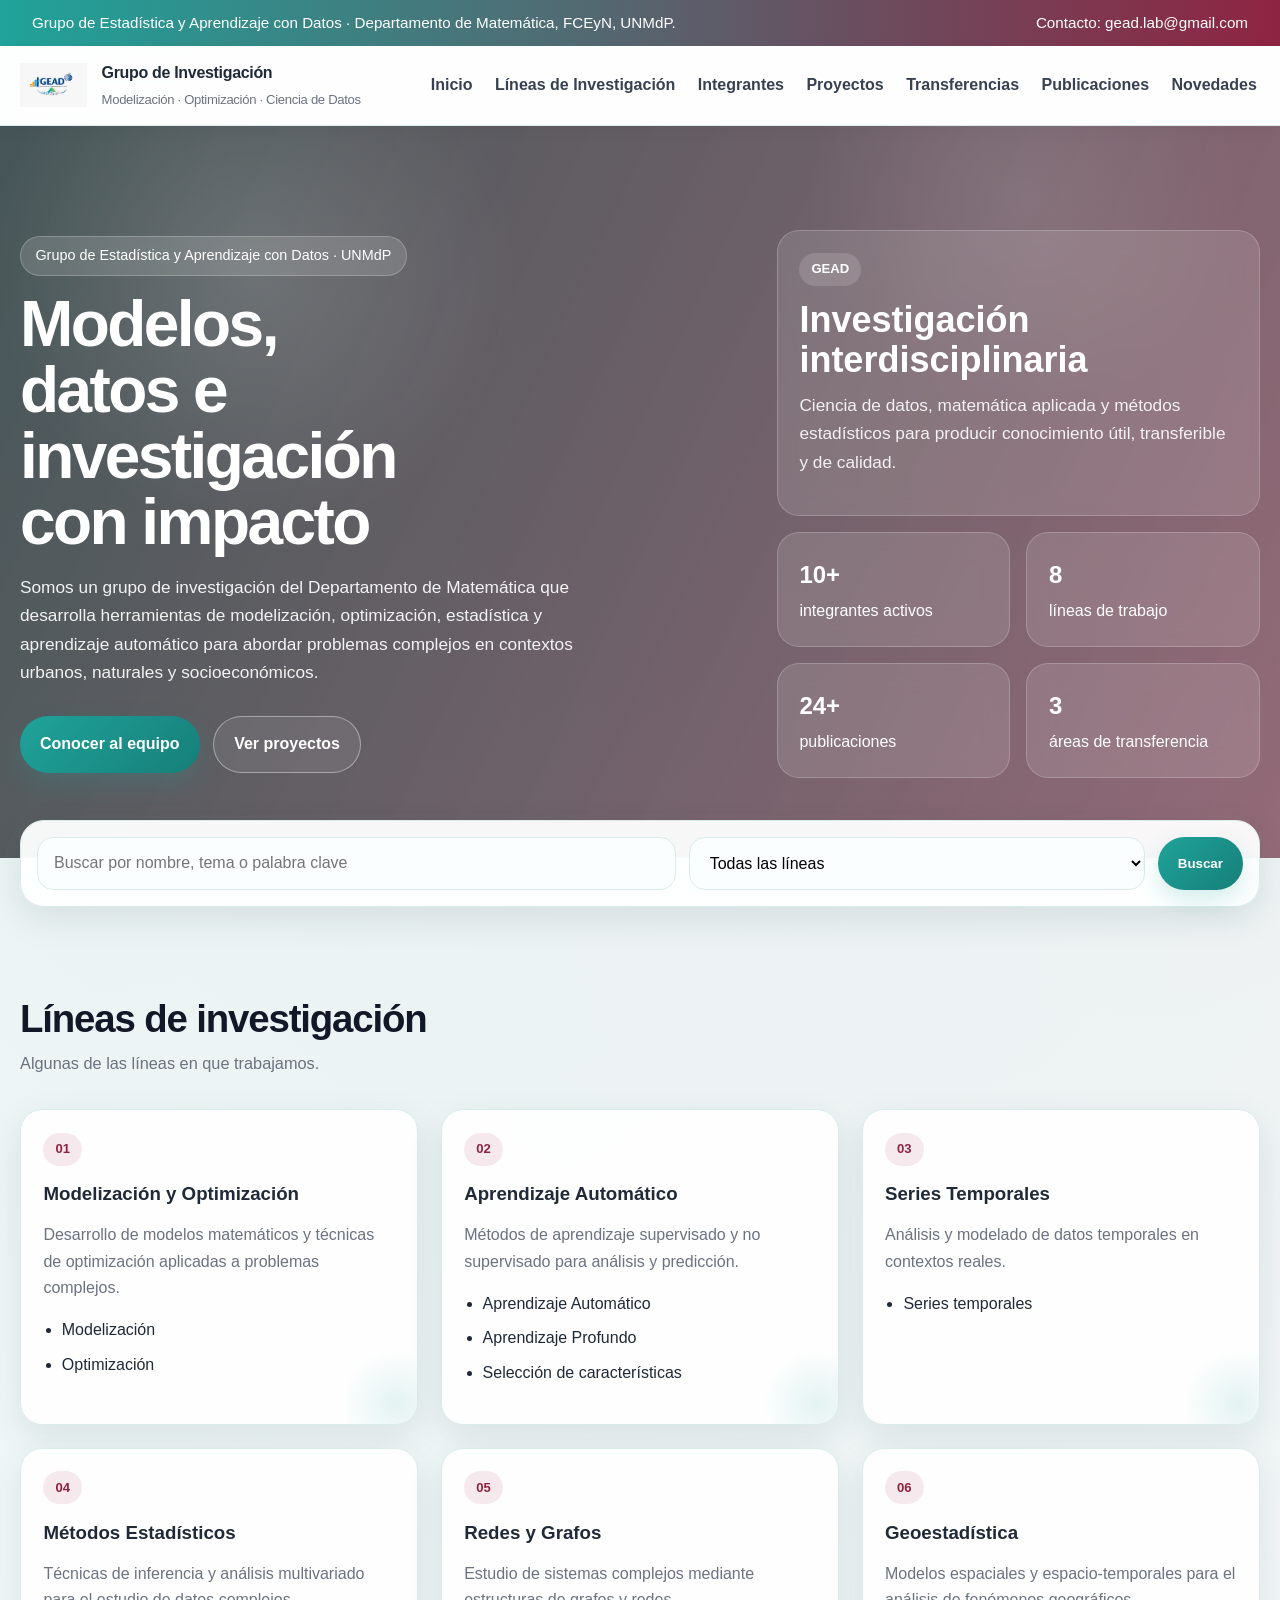
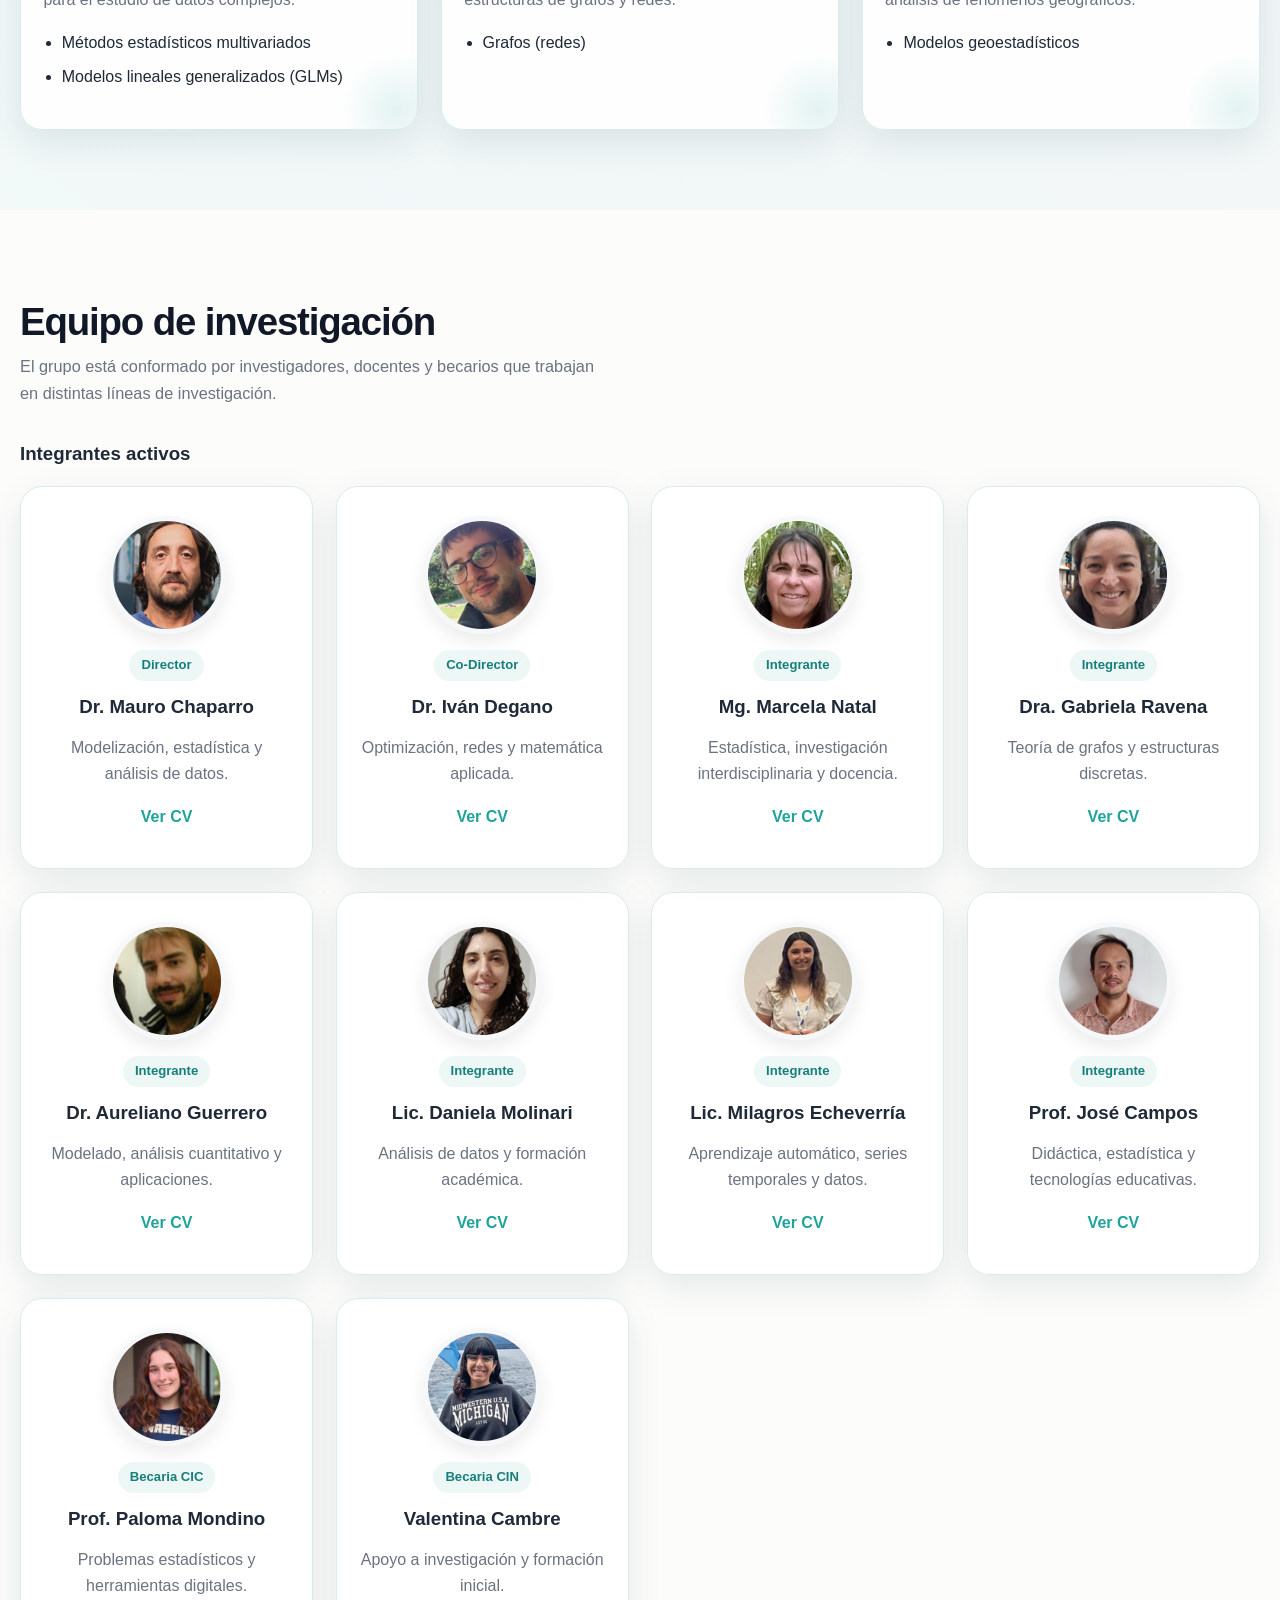
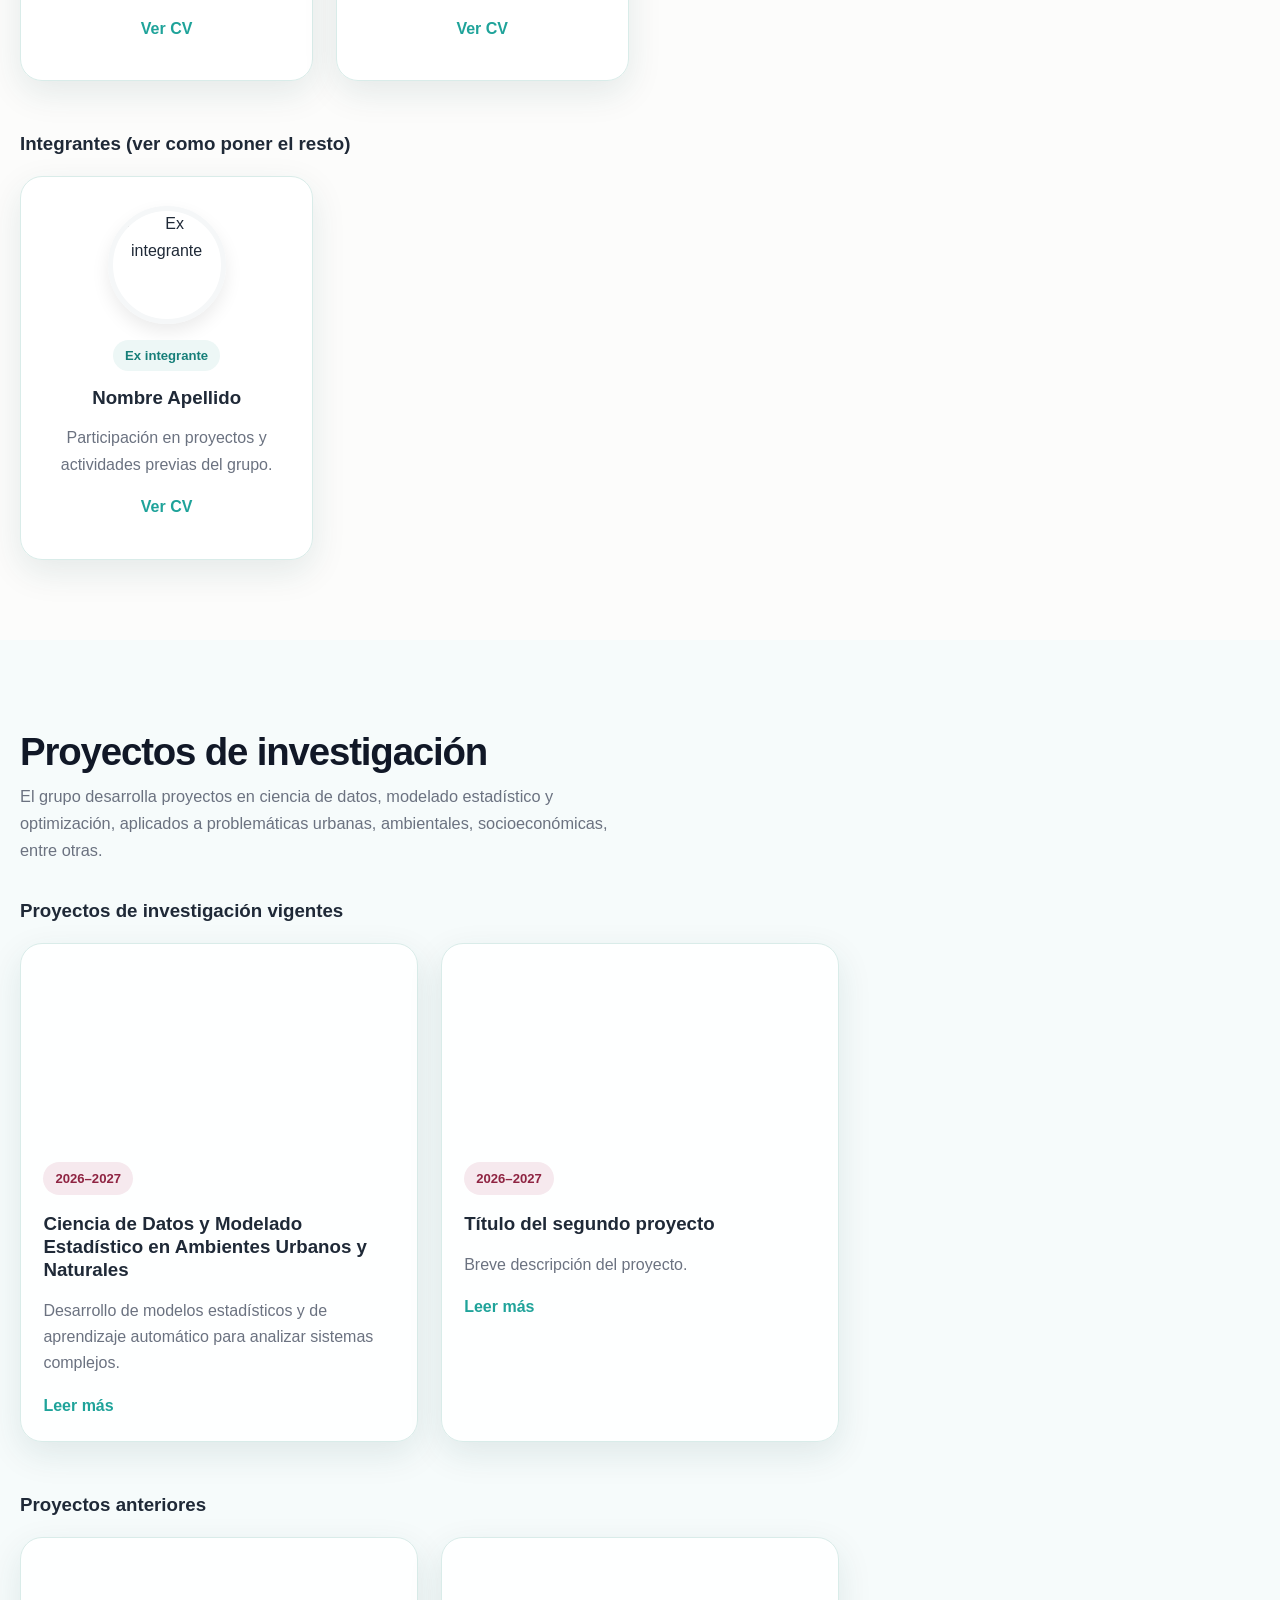
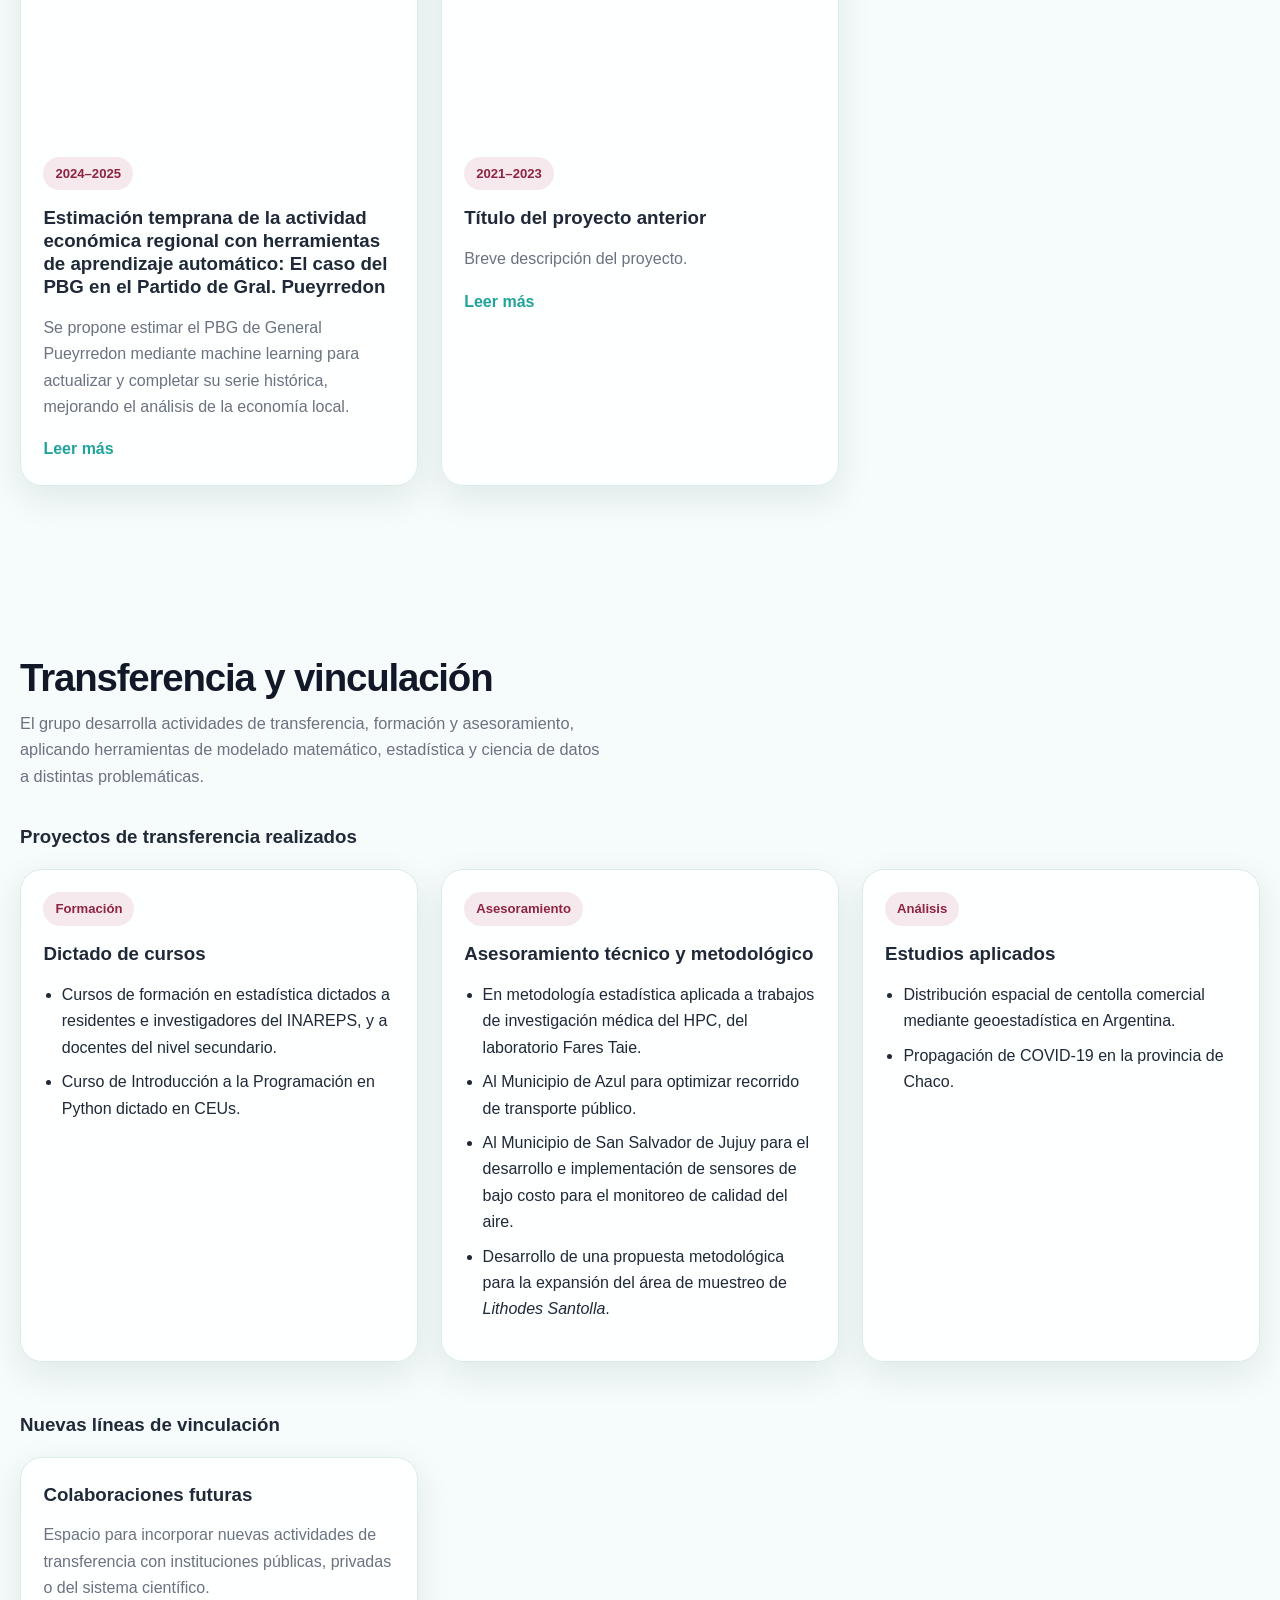
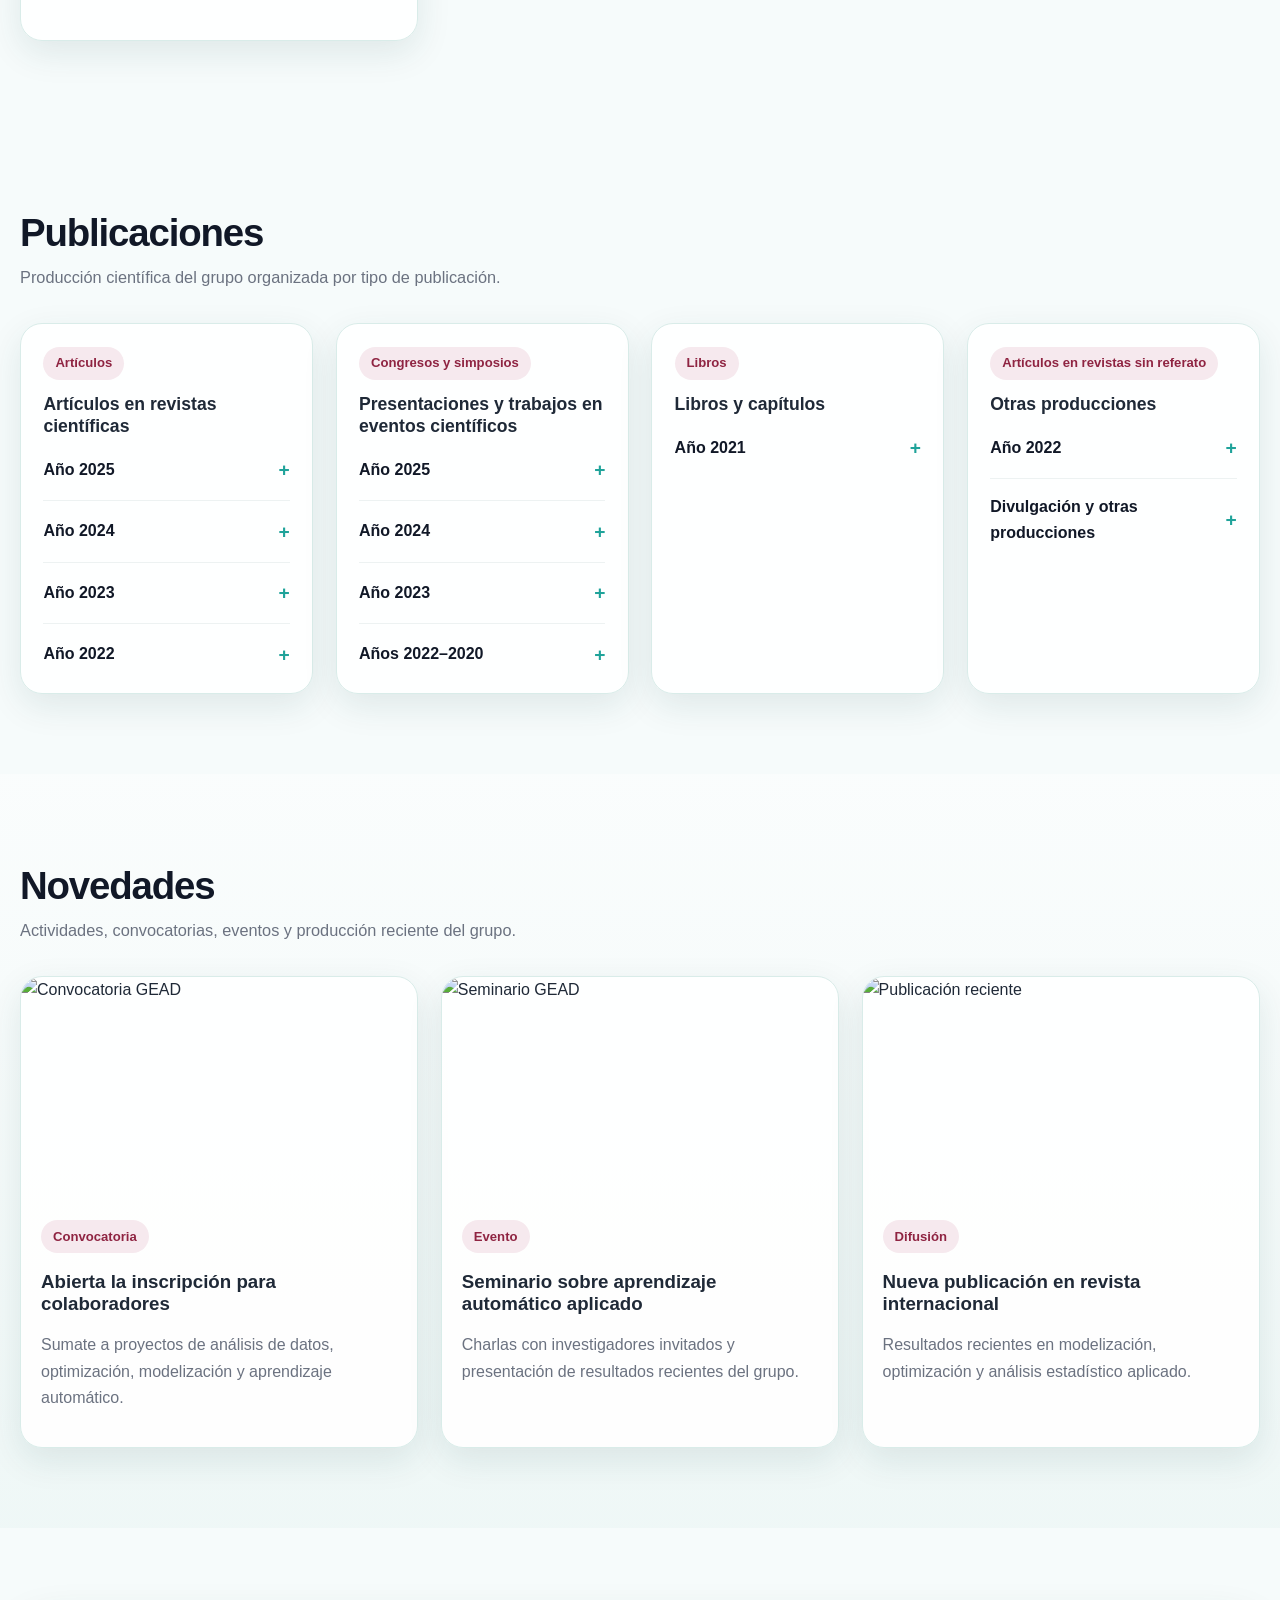
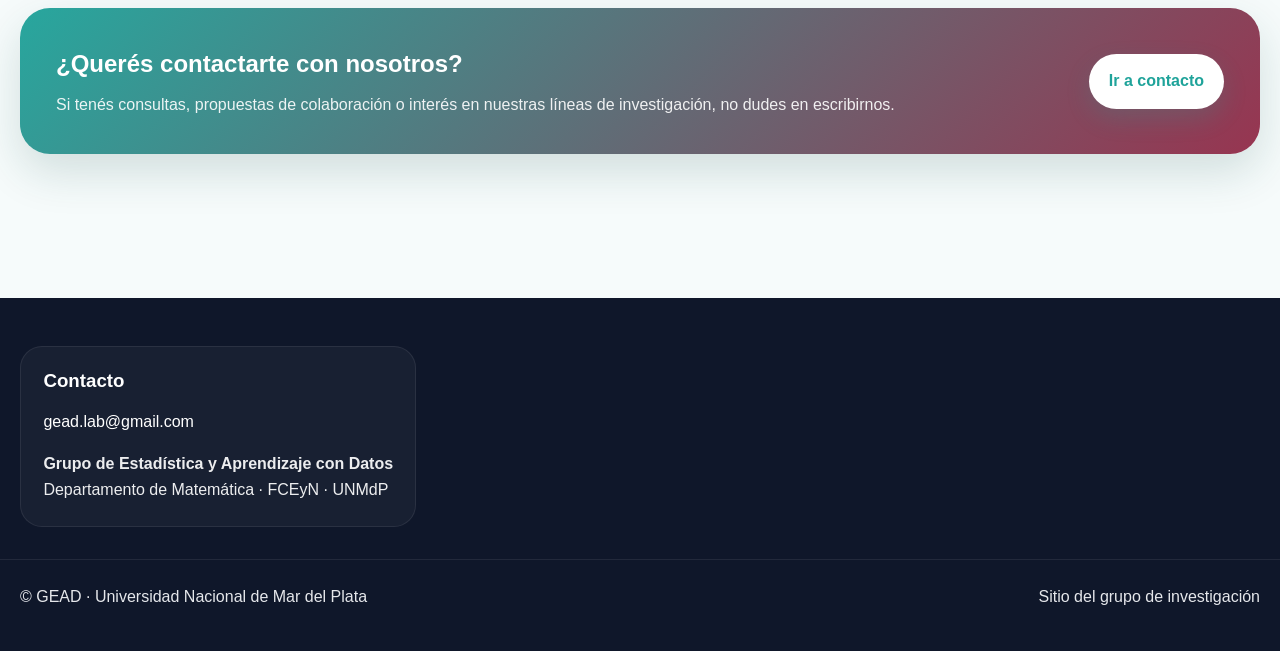
==== commit 981bf141: "Update index.html" ====
--- a/index.html
+++ b/index.html
@@ -1507,7 +1507,7 @@
           <span class="role-badge">Co-Director</span>
           <h3>Dr. Iván Degano</h3>
           <p class="muted">Optimización, redes y matemática aplicada.</p>
-          <p><a href="#">Ver CV</a></p>
+          <p><a href="CVpresentacion_DEGANO.txt">Ver CV</a></p>
         </article>
 
         <article class="card team-card">
@@ -2131,4 +2131,4 @@
     </div>
   </footer>
 </body>
-</html>+</html>
